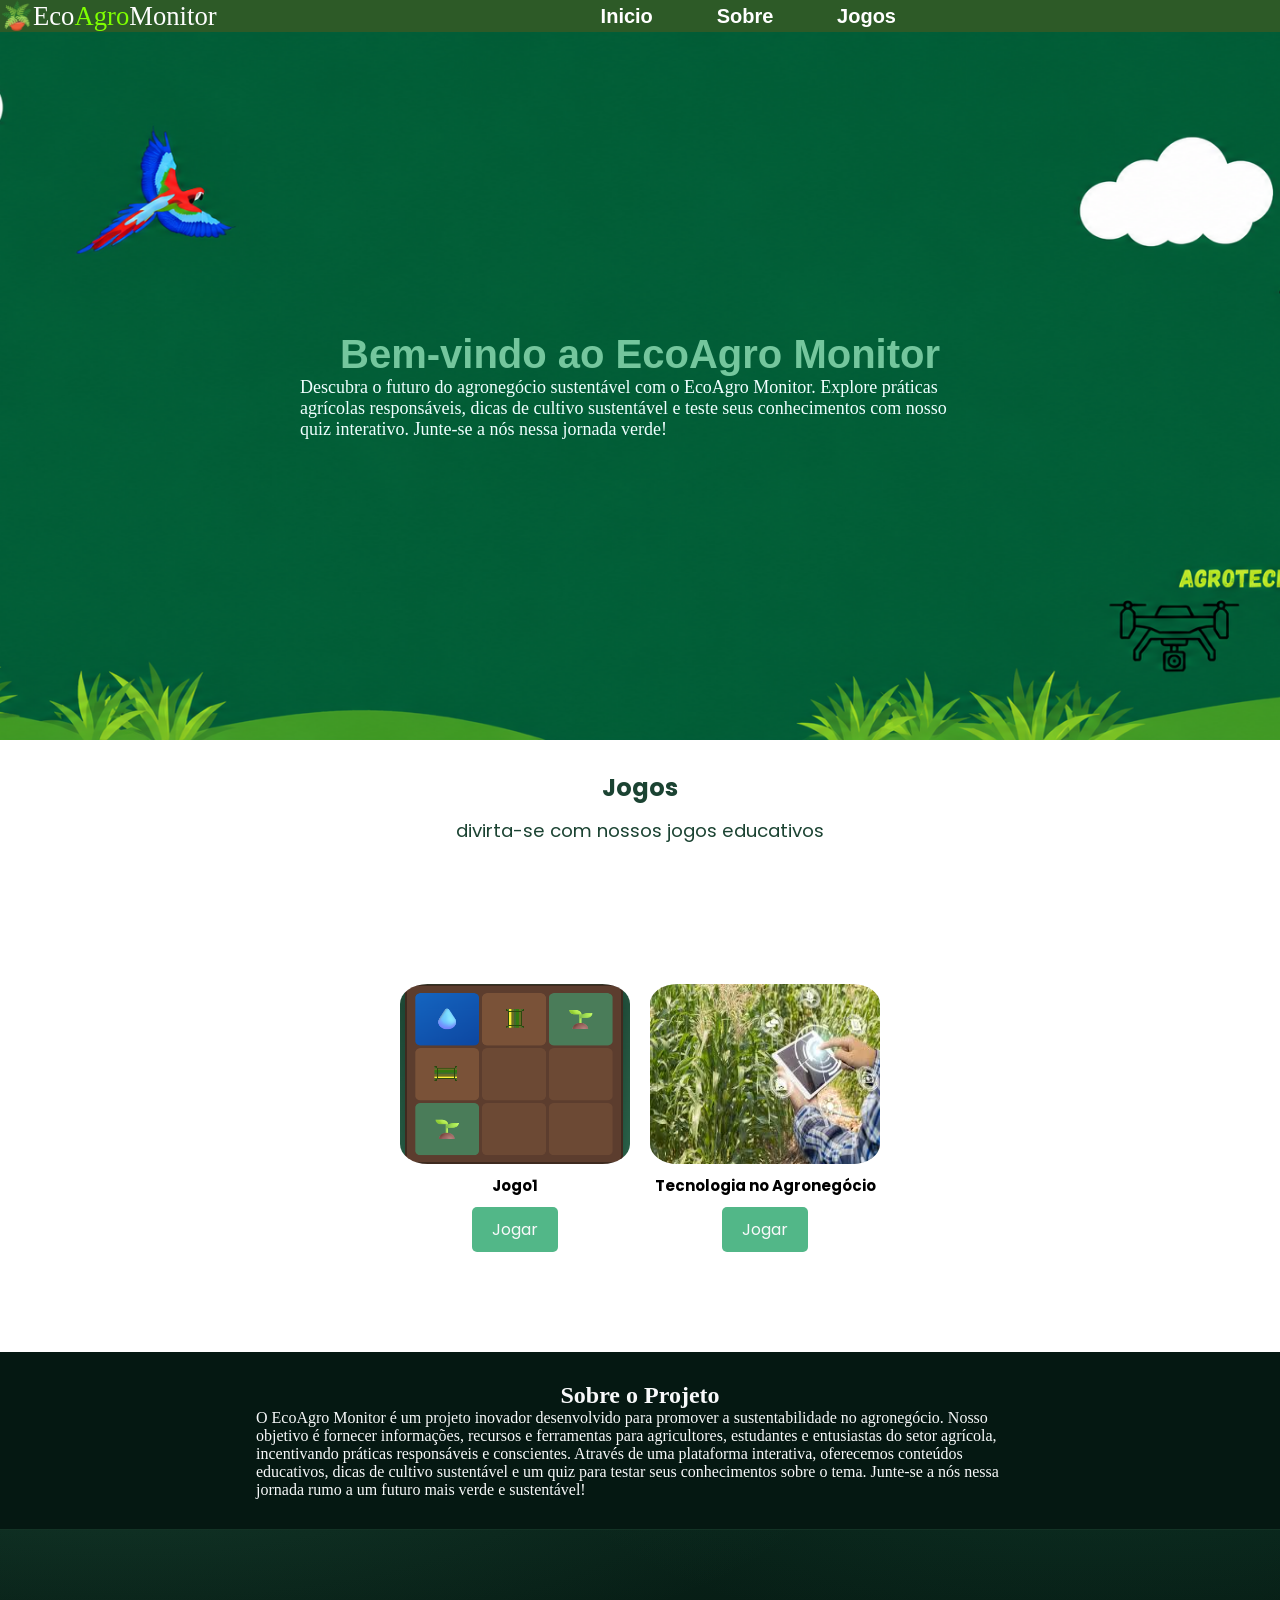
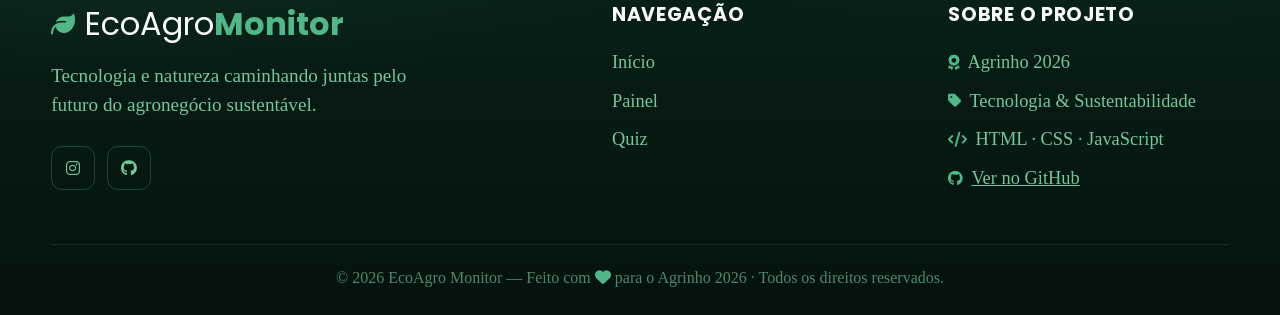
==== ecoagro-monitor/index.html @ 88f9f3de "criação de novos jogos, e pagina sobre o projeto" ====
<!-- Indica que o documento é um arquivo HTML. -->
<!DOCTYPE html>

<!-- Define a linguagem do conteúdo da página. -->
<html lang="pt-br">

<!-- Armazena informações sobre a página. -->
<head>

	<!-- Conjunto de caracteres que contém acentuação e ç. -->
	<meta charset="utf-8">

	<!-- Configuração da janela de visualização ( responsividade ). -->
	<meta name="viewport" content="width=device-width, initial-scale=1.0">

	<!-- Importação do arquivo CSS. -->
	<link rel="stylesheet" type="text/css" href="assets/css/layout.css">
	<link rel="preconnect" href="https://fonts.googleapis.com">
	<link rel="preconnect" href="https://fonts.gstatic.com" crossorigin>
	<link href="https://fonts.googleapis.com/css2?family=Poppins:wght@400;500;600;700&display=swap" rel="stylesheet">
	<link rel="stylesheet" href="https://cdnjs.cloudflare.com/ajax/libs/font-awesome/6.5.2/css/all.min.css" referrerpolicy="no-referrer">

	<!-- Título da aba do navegador -->
	<title>EcoAgro-Monitor</title>
</head>

<!-- Conteúdo apresentado na tela. -->
<body>
 
	<!-- Agrupa os elementos que compõe o cabeçalho. -->
	<header>
		<a href="./index.html" id="logo">🪴<span style="color: #fdfdfd;">Eco</span><span style="color: chartreuse;">Agro</span>
		<p style="color: #fdfdfd;">Monitor</p>
		</a>

		<button id="openMenu">&#9776;</button>

		<!-- Agrupa links de navegação no site. -->
		<nav id="menu">

			<button id="closeMenu">X</button>

			<a href="./index.html">Inicio</a>
			<a href="#sobre">Sobre</a>
			<a href="/ecoagro-monitor/Quizz/index.html">Jogos</a>
		</nav>
		
	</header>

  <div class="inicio"> 
    <div class="I1">
      <div>
        <h1 class="tituloI">Bem-vindo ao EcoAgro Monitor</h1>
        <p class="paragrafoI">Descubra o futuro do agronegócio sustentável com o EcoAgro Monitor. Explore práticas agrícolas responsáveis, dicas de cultivo sustentável e teste seus conhecimentos com nosso quiz interativo. Junte-se a nós nessa jornada verde!</p>
      </div>
    </div>

    <div class="localQuiz">
        <h3 class="tituloQ">Jogos</h3>
        <p class="paragrafoQ">divirta-se com nossos jogos educativos</p>
      
    </div>
    <div class="inicioQ">
      <div class="quiz1">
        <img src="./assets/img/imgQ1.png" alt="Imagem ilustrativa do quiz" class="imgQ1">
        <h2 class="tituloQ1" id="TQ1">Jogo1</h2>
        <a href="./irrigacao-game/index.html" class="btnQuiz">Jogar</a>
      </div>
      <div class="quiz2">
        <img src="./assets/img/imgQ2.jpg" alt="Imagem ilustrativa do quiz" class="imgQ2">
        <h2 class="tituloQ2">Tecnologia no Agronegócio</h2>
        <a href="/ecoagro-monitor/Quizz/index.html" class="btnQuiz">Jogar</a>

      </div>



    </div>
  </div>
  <div class="sobre" id="sobre">
    <h2 class="tituloS">Sobre o Projeto</h2>
    <p class="paragrafoS">O EcoAgro Monitor é um projeto inovador desenvolvido para promover a sustentabilidade no agronegócio. Nosso objetivo é fornecer informações, recursos e ferramentas para agricultores, estudantes e entusiastas do setor agrícola, incentivando práticas responsáveis e conscientes. Através de uma plataforma interativa, oferecemos conteúdos educativos, dicas de cultivo sustentável e um quiz para testar seus conhecimentos sobre o tema. Junte-se a nós nessa jornada rumo a um futuro mais verde e sustentável!</p>


  </div>  

  

	<!-- Agrupa informações de autoria, direitos autorais, contato, 
		   mapa do site, links e documento relacionados. -->
	  <!-- ============================================================
    RODAPÉ — Footer profissional
    GitHub e referência ao tema Agrinho 2026.
  ============================================================ -->
  <footer class="footer" id="footer">
    <div class="container">

      <!-- Topo do rodapé: logo + descrição -->
      <div class="footer-top">
        <div class="footer-brand" data-aos="fade-right">
          <div class="footer-logo">
            <i class="fa-solid fa-leaf"></i>
            <span>EcoAgro<strong>Monitor</strong></span>
          </div>
          <p>Tecnologia e natureza caminhando juntas pelo futuro do agronegócio sustentável.</p>
          <!-- Redes sociais do projeto (ficticias) -->
          <div class="social-links">
            <a href="https://www.instagram.com/lucas_portel4a/" aria-label="Instagram do projeto" class="social-btn">
              <i class="fa-brands fa-instagram"></i>
            </a>
            <a href="https://github.com/LucasPortel4" target="_blank" rel="noopener" aria-label="GitHub" class="social-btn">
              <i class="fa-brands fa-github"></i>
            </a>
          </div>
        </div>

        <!-- Navegação rápida no rodapé -->
        <div class="footer-nav" data-aos="fade-up" data-aos-delay="100">
          <h4>Navegação</h4>
          <ul>
            <li><a href="#hero">Início</a></li>
            <li><a href="#painel">Painel</a></li>
            <li><a href="/Quizz">Quiz</a></li>
          </ul>
        </div>
        
        <!-- Informações do projeto -->
        <div class="footer-info" data-aos="fade-left" data-aos-delay="200">
          <h4>Sobre o Projeto</h4>
          <ul>
            <li><i class="fa-solid fa-award"></i> Agrinho 2026</li>
            <li><i class="fa-solid fa-tag"></i> Tecnologia & Sustentabilidade</li>
            <li><i class="fa-solid fa-code"></i> HTML · CSS · JavaScript</li>
            <li>
              <i class="fa-brands fa-github"></i>
              <a href="https://github.com/LucasPortel4/Projeto_Agrinho" target="_blank" rel="noopener">Ver no GitHub</a>
            </li>
          </ul>
        </div>
      </div>

      <!-- Linha de copyright -->
      <div class="footer-bottom">
        <p>
          &copy; 2026 EcoAgro Monitor — Feito com
          <i class="fa-solid fa-heart" style="color: #52B788;"></i>
          para o Agrinho 2026 · Todos os direitos reservados.
        </p>
      </div>

    </div>
  </footer>

	<button class="back-to-top" id="backToTop" aria-label="Voltar ao topo">
		<i class="fa-solid fa-arrow-up"></i>
	</button>

	<!-- Importação do arquivo JavaScript. -->
	<script type="text/javascript" src="assets/js/script.js"></script>
</body>
---- ecoagro-monitor/assets/css/layout.css ----
@charset "UTF-8";
:root {
  --verde-escuro:  #1B4332;
  --verde-medio:   #2D6A4F;
  --verde-claro:   #52B788;
  --agua:          #74C69D;
  --branco:        #F8F9FA;
  --amarelo:       #F4D03F;
  --azul:          #4FC3F7;
  --cinza-escuro:  #606060;
  --sombra:        0 8px 32px rgba(0, 0, 0, 0.4);
  --radius:        16px;
  --navbar-h:      70px;
  --transition:    0.3s ease;
}

/* Propriedades que se aplicam a todos os elementos da página. */
* {
	/* Remove a margem externa de todos os lados do elemento. */
	margin: 0;

	/* Remove o espaçamento interno de todos os lados do elemento. */
	padding: 0;

	/* Inclui o preenchimento e a borda na largura e altura. */
	box-sizing: border-box;
}
.quiz1, .quiz2, .quiz3 {
  display: flex;
  flex-wrap: wrap;
  flex-direction: column;
  justify-content: center;
  align-items: center;
  font-size: 10px;
}

.imgQ1, .imgQ2, .imgQ3 {
  max-width: 100%;
  border-radius: 15%;
  width: 250px;
  height: 200px;
  padding: 10px;
}
.btnQuiz {
  margin-top: 10px;
  padding: 10px 20px;
  background-color: var(--verde-claro);
  color: var(--branco);
  border: none;
  border-radius: 5px;
  font-size: 1rem;
  cursor: pointer;
  transition: background-color var(--transition);
}



.inicioQ, .localQuiz, .tituloQ, .paragrafoQ, .titulo, .paragrafo {
  font-family: 'Poppins', 'Segoe UI', Tahoma, sans-serif;
  display: flex;
  justify-content: center;
}
.inicioQ {
  flex-wrap: wrap;
  padding: 100px 20vw;
  flex-direction: row;
}
.localQuiz {
  flex-wrap: wrap;
  flex-direction: column;
  padding: 30px 20vw;
}
.tituloQ {
    color: var(--verde-escuro);
    margin-bottom: 12px;
    font-size: 1.5rem;
    align-items: flex-start;
}
.paragrafoQ {
    color: var(--verde-escuro);
    font-size: 1.15rem;
    align-items: flex-start;
}
.sobre {
  display: flex;
  justify-content: center;
  flex-wrap: wrap;
  padding: 30px 20vw;
  background-color: rgb(5, 24, 18);
  color: var(--branco);

}
.tituloI {
  display: flex;
  align-items: flex-start;
  justify-content: center;
  font-size: 2.5rem;
  color: var(--agua);
  font-family: 'Franklin Gothic Medium', 'Arial Narrow', Arial, sans-serif;
}
.paragrafoI {
  font-family: fantasy;
  font-size: large;
  color:azure;

}
.I1 {
  flex-wrap: wrap;
  flex-direction: column;
  padding: 300px;
  background-image: url('../img/fundo.png');
  background-size: cover;
  background-position: center;
}
.titulo {
    color: var(--branco);
    margin-bottom: 12px;
    font-size: 1.5rem;
}
.paragrafo {
    color: var(--branco);
    font-size: 1.15rem;
}


.body {
	/* Exibição flexível.                          */
	/* Torna o elemento um flex container          */
	/* e os seus elementos internos em flex-itens. */
	display: flex;

	/* Quebra de linha quando os itens não couberem na largura da tela. */
	flex-wrap: wrap;

	/* Junção de flex-grow, flex-shrink e flex-basis.  */
	/* flex-grow – Habilidade de um flex item crescer. */
	/* flex-shrink - Capacidade de redução do item.    */
	/* flex-basis – Tamanho inicial do item.           */
	flex: 1 1 100vw;

	/* Margem de todos os lados. */
	margin: 0px;
}

/* Formatação comum entre os elementos. */
header, nav, main, aside, footer {
	/* Cor do fundo. */
	background: #969696;
	
	/* Exibição flexível.                          */
	/* Torna o elemento um flex container          */
	/* e os seus elementos internos em flex-itens. */
	display: flex;

	/* Margem externa de todos os lados. */
	margin: 0px;
}
/* Seletores para formatação individual. */

header {
	/* Junção de flex-grow, flex-shrink e flex-basis.  */
	/* flex-grow – Habilidade de um flex item crescer. */
	/* flex-shrink - Capacidade de redução do item.    */
	/* flex-basis – Tamanho inicial do item.           */
	flex: 1 1 100vw;
}

header #logo {
	/* Exibição flexível.                          */
	/* Torna o elemento um flex container          */
	/* e os seus elementos internos em flex-itens. */
	display: flex;
	font-family: Impact,'fantasy';
	font-size: 20pt;
	/* Junção de flex-grow, flex-shrink e flex-basis.  */
	/* flex-grow – Habilidade de um flex item crescer. */
	/* flex-shrink - Capacidade de redução do item.    */
	/* flex-basis – Tamanho inicial do item.           */
	flex: 0 1 200px;

	/* Cor do fundo. */
	background: #2d5a27;

	/* Alinha os itens na vertical. */
	justify-content: center;

	/* Alinha os itens na horizontal. */
	align-items: center;
}

#openMenu, #closeMenu {
	/* Remove a borda. */
	border: none;

	/* Remove a cor de fundo. */
	background: none;

	/* Tamanho da fonte. */
	font-size: 30px;

	/* Espessura da forte. */
	font-weight: bold;

	/* Margem ao redor do elemento              */
	/* (superior, direito, inferior e esquerdo) */
	padding: 0px 5px 0px 5px;

	/* Muda o cursor do mouse para ponteiro.*/
	cursor: pointer;

	/* Oculta o elemento. */
	display: none;
}

nav {
	/* Alinha os itens na vertical. */
	justify-content: center;

	/* Alinha os itens na horizontal. */
	align-items: center;
	color: #fff;
	background: #2d5a27;

	/* Junção de flex-grow, flex-shrink e flex-basis.  */
	/* flex-grow – Habilidade de um flex item crescer. */
	/* flex-shrink - Capacidade de redução do item.    */
	/* flex-basis – Tamanho inicial do item.           */
	flex: 1 1 200px;
}

nav a {
	/* Margem de todos os lados. */
	margin: 0 3%;

	/* Tamanho da fonte. */
	font-size: 15pt;
	font-family: 'Arial', sans-serif;
	font-weight: bold;
}

html, body {
  margin: 0;
  padding: 0;
  height: 100%;
}

footer {
	flex: 1 1 100vw;
	background: #143210;

}

a {
	/* Remove a decoração padrão do elemento. */
	text-decoration: none;

	/* Definir a cor da fonte para o padrão do elemento pai. */
	color: inherit;
}

/* Altera o estilo dos elementos para serem apresentados */ 
/* em telas menores que 717px. */
@media only screen and (max-width: 717px) {
	#openMenu, #closeMenu {
		/* Retorna a visibilidade padrão. */
		display: block;
	}

	#openMenu {
		/* Espaço a esquerda será preenchido automaticamente
		   colocando os itens a direita. */
		margin-left: auto;
	}

	#closeMenu {
		/* Torna a posição do elemento fixa. */
		position: fixed;

		/* Dispõe o elemento a 15px da esquerda. */
		right: 15px;

		/* Dispõe o elemento a 15px do topo. */
		top: 15px;
	}

	header {
		/* Ordem da visualização dos elementos. */
		order: 0;
	}

	nav {
		/* Ordem da visualização dos elementos. */
		order: 1;

		/* Torna a posição do elemento fixa. */
		position: fixed;

		/* Ocupa 100% da largura da tela de exibição. */
		width: 100vw;

		/* Ocupa 100% da altura da tela de exibição. */
		height: 100vh;

		/* Cor em RGB, mais transparência. */
		background: rgba(48, 48, 48, 0.8);

		/* Dispõe os itens em coluna. */
		flex-direction: column;

		/* Alinha os itens na horizontal. */
		align-items: center;

		/* Alinha os itens na vertical. */
		justify-content: center;

		/* Remove a margem externa de todos os lados do elemento. */
		margin: 0;

		/* Oculta o elemento. */
		display: none;

		/* Invisivel */
		opacity: 0;

		/* Velocidade de transição de um estado para outro. */
		transition: 0.3s;
	}

	nav a {
		/* Margem de todos os lados. */
		margin: 3%;
	}

	main {
		/* Ordem da visualização dos elementos. */
		order: 2;
	}

	aside {
		/* Ordem da visualização dos elementos. */
		order: 3;
	}
}

.container {
  width: min(1180px, 92%);
  margin: 0 auto;
}

.card-footer {
  display: flex;
  align-items: center;
  justify-content: space-between;
  margin-top: 12px;
  padding-top: 12px;
  border-top: 1px solid var(--card-border);
}

.footer {
  position: relative;
  overflow: hidden;
  background: linear-gradient(180deg, #082118 0%, #04120d 100%);
  border-top: 1px solid rgba(82, 183, 136, 0.2);
  padding: 70px 0 28px;
  margin: 0;
}

.footer::before {
  content: "";
  position: absolute;
  inset: 0;
  background:
    radial-gradient(1200px 380px at 10% -20%, rgba(82, 183, 136, 0.14), transparent 60%),
    radial-gradient(900px 350px at 85% -25%, rgba(36, 122, 87, 0.16), transparent 62%);
  pointer-events: none;
}

.footer .container {
  position: relative;
  z-index: 1;
}

.footer-top {
  display: grid;
  grid-template-columns: 1.8fr 1fr 1fr;
  gap: 56px;
  margin-bottom: 52px;
}

.footer-logo {
  display: flex;
  align-items: center;
  gap: 10px;
  font-family: "Poppins", "Segoe UI", Tahoma, sans-serif;
  font-size: 2rem;
  color: var(--branco);
  margin-bottom: 14px;
}

.footer-logo i {
  color: var(--verde-claro);
  font-size: 1.5rem;
}

.footer-logo strong {
  color: var(--verde-claro);
}

.footer-brand p {
  color: var(--agua);
  font-size: 1.2rem;
  line-height: 1.5;
  max-width: 390px;
  margin-bottom: 26px;
}

.social-links {
  display: flex;
  gap: 12px;
}

.social-btn {
  width: 44px;
  height: 44px;
  border-radius: 11px;
  border: 1px solid rgba(82, 183, 136, 0.3);
  display: flex;
  align-items: center;
  justify-content: center;
  color: var(--agua);
  font-size: 1rem;
  transition: all var(--transition);
}

.social-btn:hover {
  border-color: var(--verde-claro);
  color: var(--verde-claro);
  background: rgba(82, 183, 136, 0.1);
  transform: translateY(-2px);
}

.footer-nav h4,
.footer-info h4 {
  font-family: "Poppins", "Segoe UI", Tahoma, sans-serif;
  font-size: 1.2rem;
  font-weight: 700;
  color: var(--branco);
  text-transform: uppercase;
  letter-spacing: 0.7px;
  margin-bottom: 20px;
}

.footer-nav ul,
.footer-info ul {
  list-style: none;
  display: flex;
  flex-direction: column;
  gap: 12px;
}

.footer-nav a,
.footer-info li {
  color: var(--agua);
  font-size: 1.15rem;
  line-height: 1.45;
  text-decoration: none;
  transition: color var(--transition);
  display: flex;
  align-items: center;
  gap: 8px;
}

.footer-nav a:hover {
  color: var(--verde-claro);
}

.footer-info a {
  color: var(--agua);
  text-decoration: underline;
}

.footer-info a:hover {
  color: var(--verde-claro);
}

.footer-info i {
  color: var(--verde-claro);
  font-size: 0.95rem;
}

.footer-bottom {
  border-top: 1px solid rgba(82, 183, 136, 0.2);
  padding-top: 24px;
  text-align: center;
}

.footer-bottom p {
  color: rgba(116, 198, 157, 0.65);
  font-size: 1rem;
}

.back-to-top {
  position: fixed;
  right: 28px;
  bottom: 28px;
  width: 52px;
  height: 52px;
  border-radius: 50%;
  border: none;
  background: var(--verde-claro);
  color: var(--verde-escuro);
  font-size: 1.15rem;
  display: flex;
  align-items: center;
  justify-content: center;
  cursor: pointer;
  box-shadow: 0 8px 22px rgba(82, 183, 136, 0.45);
  opacity: 0;
  pointer-events: none;
  transform: translateY(8px);
  transition: all var(--transition);
  z-index: 999;
}

.back-to-top.visible {
  opacity: 1;
  pointer-events: auto;
  transform: translateY(0);
}

.back-to-top:hover {
  background: #6fe0b3;
  box-shadow: 0 10px 26px rgba(82, 183, 136, 0.6);
}

@media (max-width: 900px) {
  .footer-top {
    grid-template-columns: 1fr 1fr;
    gap: 36px;
  }

  .footer-brand {
    grid-column: 1 / -1;
  }
}

@media (max-width: 768px) {
  .footer {
    padding: 56px 0 24px;
  }

  .footer-top {
    grid-template-columns: 1fr;
    gap: 30px;
    margin-bottom: 38px;
  }

  .footer-brand p {
    font-size: 1rem;
    max-width: 100%;
  }

  .footer-logo {
    font-size: 1.6rem;
  }

  .footer-nav a,
  .footer-info li {
    font-size: 1rem;
  }

  .footer-bottom p {
    font-size: 0.9rem;
  }

  .back-to-top {
    width: 48px;
    height: 48px;
    right: 20px;
    bottom: 20px;
  }
}
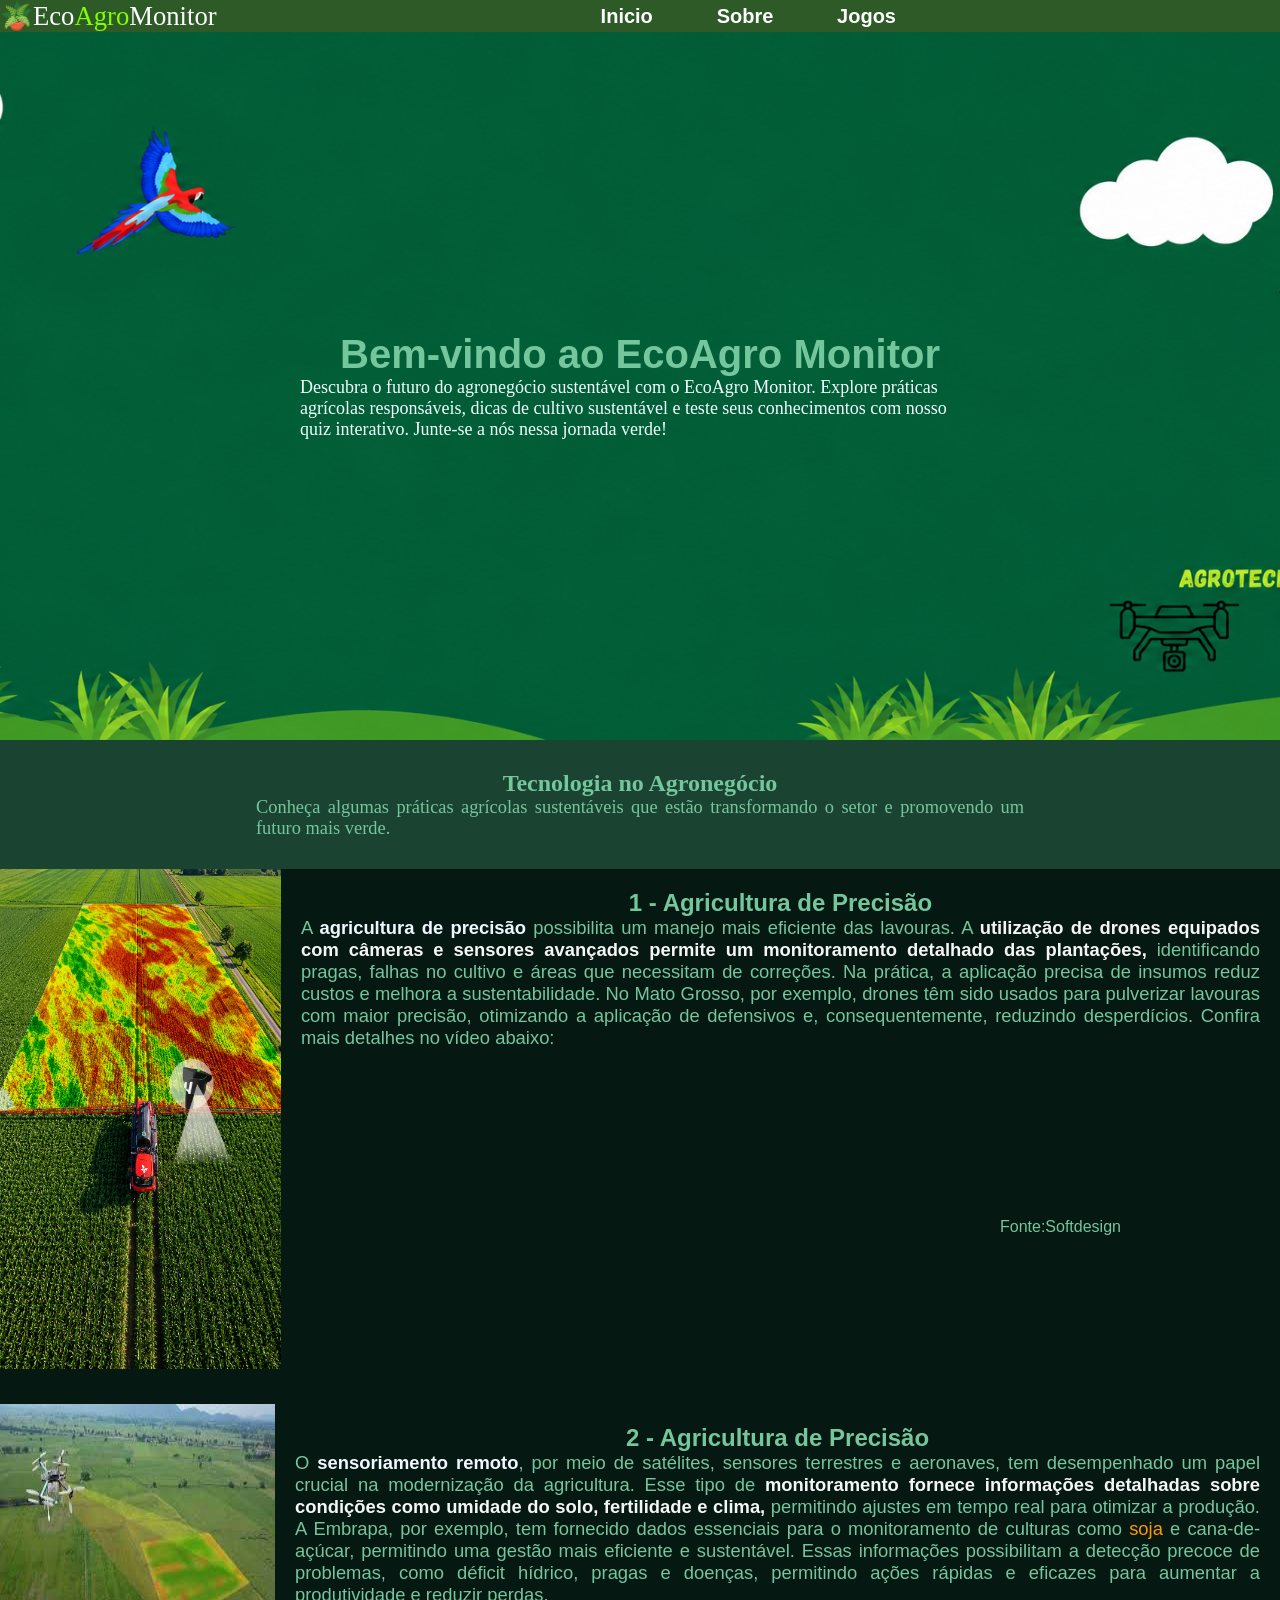
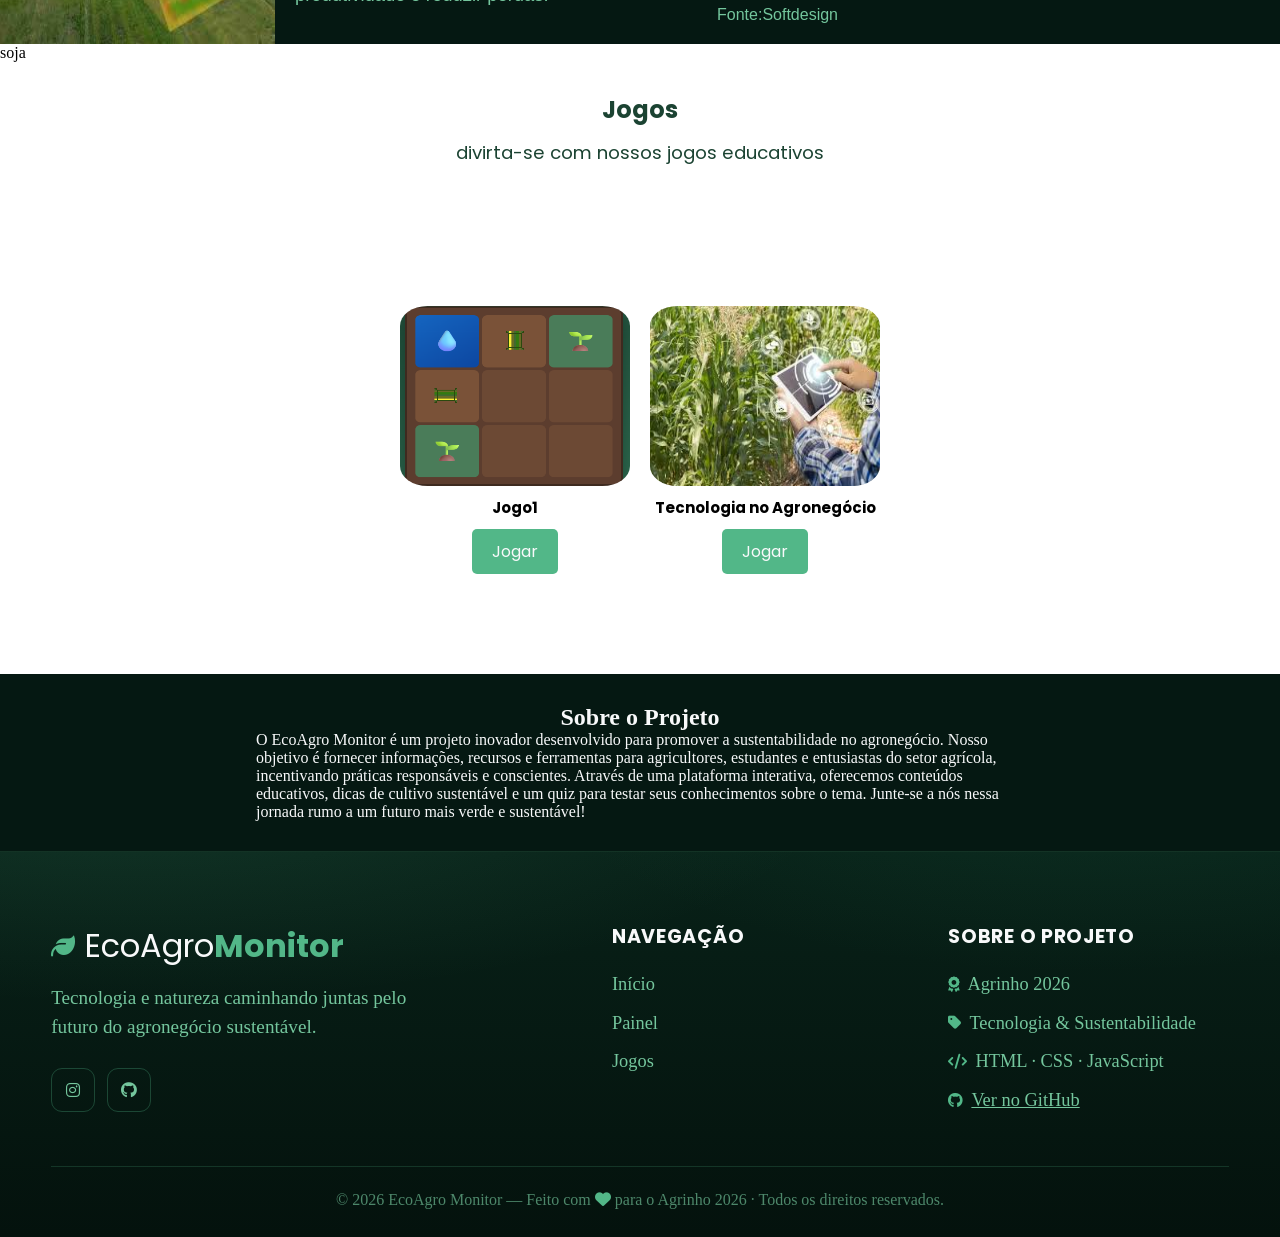
==== commit 1b31bdd8: "criação da aba de exemplos de coma a tecnologia esta ajudando a agricultura" ====
--- a/ecoagro-monitor/index.html
+++ b/ecoagro-monitor/index.html
@@ -42,7 +42,7 @@
 
 			<a href="./index.html">Inicio</a>
 			<a href="#sobre">Sobre</a>
-			<a href="/ecoagro-monitor/Quizz/index.html">Jogos</a>
+			<a href="#jogos">Jogos</a>
 		</nav>
 		
 	</header>
@@ -50,12 +50,40 @@
   <div class="inicio"> 
     <div class="I1">
       <div>
-        <h1 class="tituloI">Bem-vindo ao EcoAgro Monitor</h1>
-        <p class="paragrafoI">Descubra o futuro do agronegócio sustentável com o EcoAgro Monitor. Explore práticas agrícolas responsáveis, dicas de cultivo sustentável e teste seus conhecimentos com nosso quiz interativo. Junte-se a nós nessa jornada verde!</p>
+         <h1 class="tituloI">Bem-vindo ao EcoAgro Monitor</h1>
+         <p class="paragrafoI">Descubra o futuro do agronegócio sustentável com o EcoAgro Monitor. Explore práticas  agrícolas responsáveis, dicas de cultivo sustentável e teste seus conhecimentos com nosso quiz interativo. Junte-se a nós nessa jornada verde!</p>
+       </div>
+       </div>
+       <div class="exemplos">
+      <h2 class="tituloE1">Tecnologia no Agronegócio</h2>
+      <p class="paragrafoE1">Conheça algumas práticas agrícolas sustentáveis que estão transformando o setor e promovendo um futuro mais verde.</p>
+     </div>
+     <div class="exemplo1">
+       <img src="/ecoagro-monitor/assets/img/imgE1.png" alt="Imagem ilustrativa do agronegócio sustentável" class="imgE1">
+       <div class="textoE1">
+         <h2 class="tituloE1">1 - Agricultura de Precisão</h2>
+         <p class="paragrafoE1">A <strong style="color: aliceblue;">agricultura de precisão</strong> possibilita um manejo mais eficiente das lavouras. A <strong style="color:whitesmoke;">utilização de drones equipados com câmeras e sensores avançados permite um monitoramento detalhado das plantações,</strong> identificando pragas, falhas no cultivo e áreas que necessitam de correções.
+         Na prática, a aplicação precisa de insumos reduz custos e melhora a sustentabilidade. No Mato Grosso, por exemplo, drones têm sido usados para pulverizar lavouras com maior precisão, otimizando a aplicação de defensivos e, consequentemente, reduzindo desperdícios. Confira mais detalhes no vídeo abaixo:</p>
+         <div class="videoE1">
+           <iframe width="560" height="315" src="https://www.youtube.com/embed/IJObKpN0aPM?si=x5vbHncwdCf9Tbhs" title="YouTube video player" frameborder="0" allow="accelerometer; autoplay; clipboard-write; encrypted-media; gyroscope; picture-in-picture" allowfullscreen></iframe>
+           <p class="FonteE1">Fonte:<a href="https://www.softdesign.com.br/blog/tecnologia-no-agronegocio/" target="_blank">Softdesign</a></p>
+         </div>
+       </div>
       </div>
-    </div>
+     <div class="exemplo1">
+       <img src="/ecoagro-monitor/assets/img/imgE2.jpg" alt="Imagem ilustrativa do agronegócio sustentável" class="imgE1">
+       <div class="textoE1">
+         <h2 class="tituloE1">2 - Agricultura de Precisão</h2>
+         <p class="paragrafoE1">O <strong style="color: aliceblue;">sensoriamento remoto</strong>, por meio de satélites, sensores terrestres e aeronaves, tem desempenhado um papel crucial na modernização da agricultura. Esse tipo de <strong style="color:whitesmoke;">monitoramento fornece informações detalhadas sobre condições como umidade do solo, fertilidade e clima,</strong> permitindo ajustes em tempo real para otimizar a produção.
+         A Embrapa, por exemplo, tem fornecido dados essenciais para o monitoramento de culturas como <a href="https://pesquisa.unemat.br/gaaf/noticia/125/show-rural-embrapa-e-uem-demonstram-o-sensoriamento-remoto-da-soja" target="_blank" rel="noreferrer noopener" style="color: #ff9901">soja</a> e cana-de-açúcar, permitindo uma gestão mais eficiente e sustentável. Essas informações possibilitam a detecção precoce de problemas, como déficit hídrico, pragas e doenças, permitindo ações rápidas e eficazes para aumentar a produtividade e reduzir perdas.</p>
+         <p class="fonteE1">Fonte:<a href="https://www.softdesign.com.br/blog/tecnologia-no-agronegocio/" target="_blank">Softdesign</a></p>
+       </div>
+     </div>
 
-    <div class="localQuiz">
+     <a href="https://pesquisa.unemat.br/gaaf/noticia/125/show-rural-embrapa-e-uem-demonstram-o-sensoriamento-remoto-da-soja" target="_blank" rel="noreferrer noopener">soja</a>
+    
+
+    <div class="localQuiz" id="jogos">
         <h3 class="tituloQ">Jogos</h3>
         <p class="paragrafoQ">divirta-se com nossos jogos educativos</p>
       
@@ -120,7 +148,7 @@
           <ul>
             <li><a href="#hero">Início</a></li>
             <li><a href="#painel">Painel</a></li>
-            <li><a href="/Quizz">Quiz</a></li>
+            <li><a href="#jogos">Jogos</a></li>
           </ul>
         </div>
         
--- a/ecoagro-monitor/assets/css/layout.css
+++ b/ecoagro-monitor/assets/css/layout.css
@@ -25,6 +25,54 @@
 	/* Inclui o preenchimento e a borda na largura e altura. */
 	box-sizing: border-box;
 }
+.exemplos {
+  background-color: var(--verde-escuro);
+  color: var(--agua);
+  display: flex;
+  flex-direction: column;
+  justify-content: center;
+  align-items: center;
+  padding: 30px 20vw;
+}
+.fonteE1 {
+  display: flex;
+  color: var(--agua);
+  text-align: flex-end;
+  justify-content: flex-end;
+}
+.videoE1 {
+  margin-top: 20px;
+  display: flex;
+  justify-content: center;
+  align-items: center;
+}
+.exemplo1 {
+  display: flex;
+  background-color: rgb(5, 24, 18);
+ 
+}
+.textoE1 {
+  padding: 20px;
+  font-family: 'DM Sans', 'Segoe UI', Tahoma, sans-serif;
+  
+  color: var(--agua);
+  display: flex;
+  flex-direction: column;
+  justify-content:flex-start;
+  align-items: center;
+ 
+}
+.paragrafoE1 {
+  font-size: 1.15rem;
+  color: var(--agua);
+  text-align: justify;
+}
+.imgE1 {
+  width: 100%;
+  max-height: 500px;
+
+}
+
 .quiz1, .quiz2, .quiz3 {
   display: flex;
   flex-wrap: wrap;
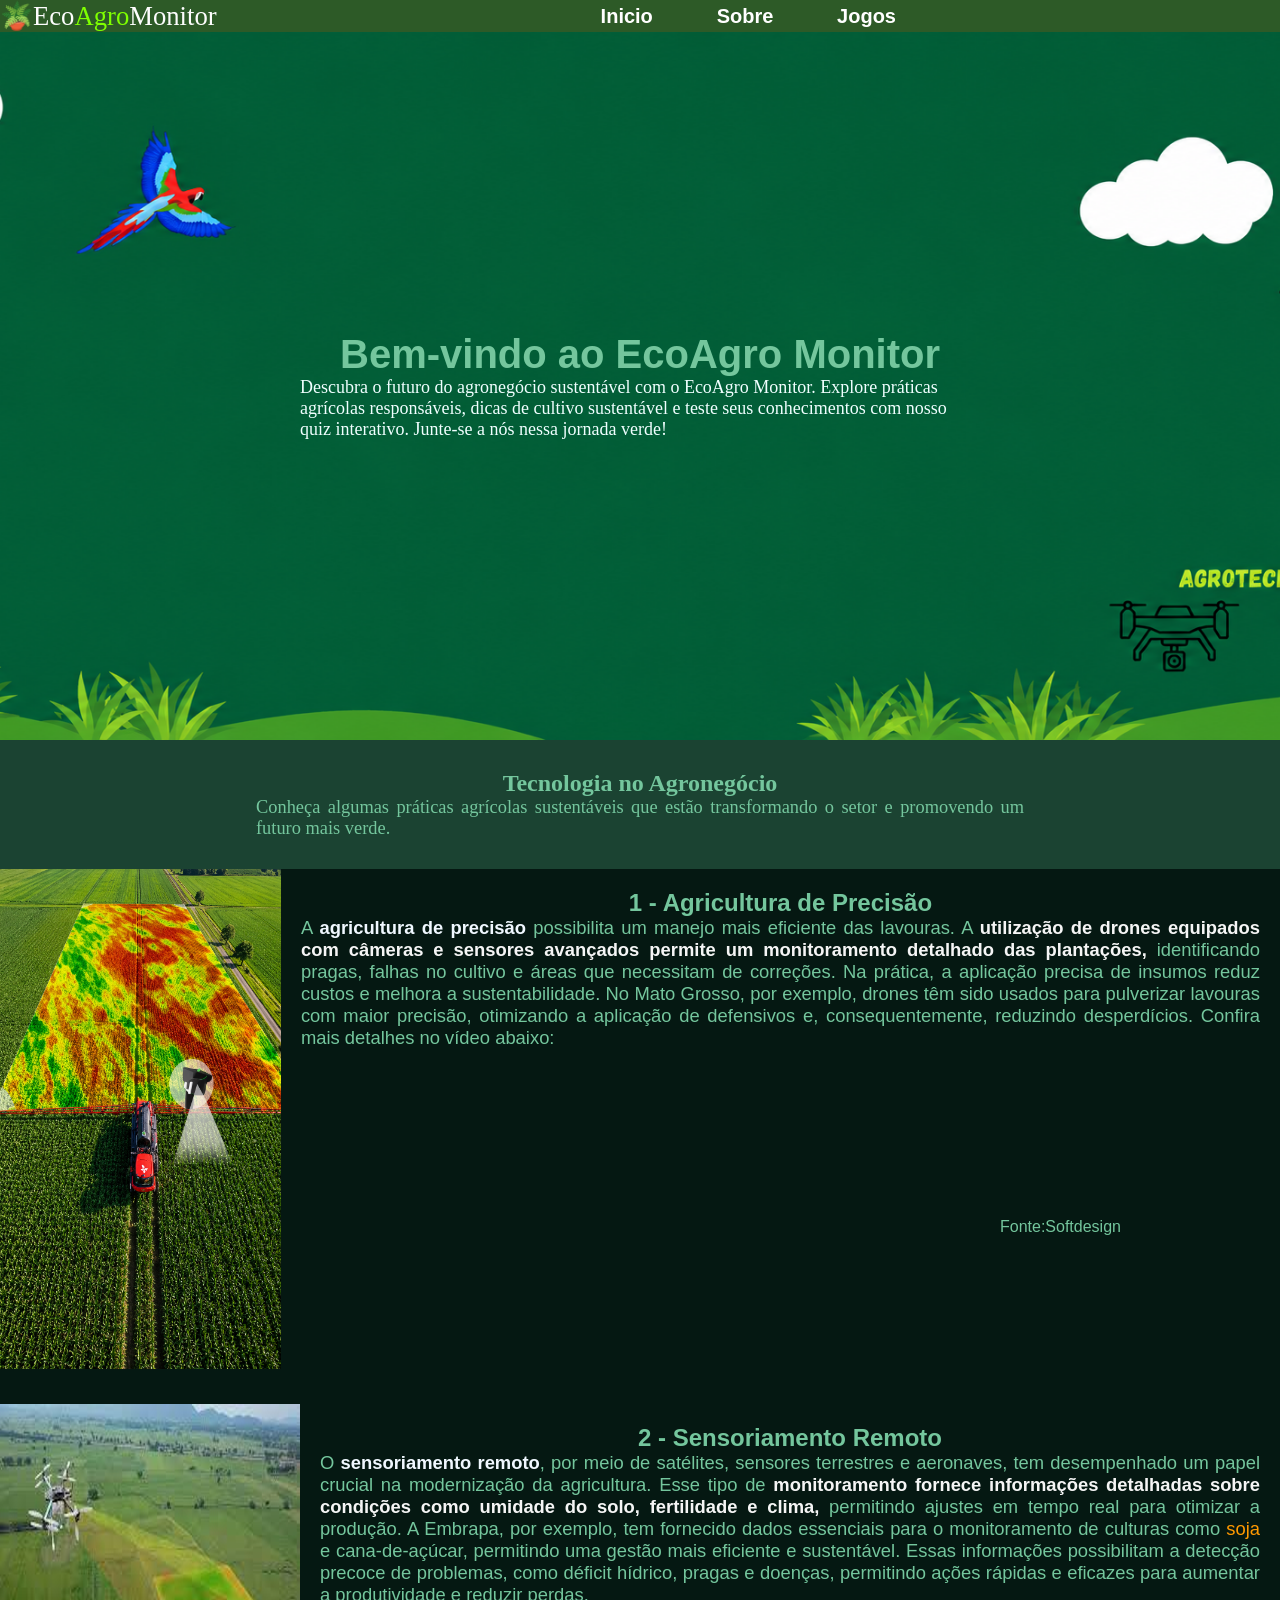
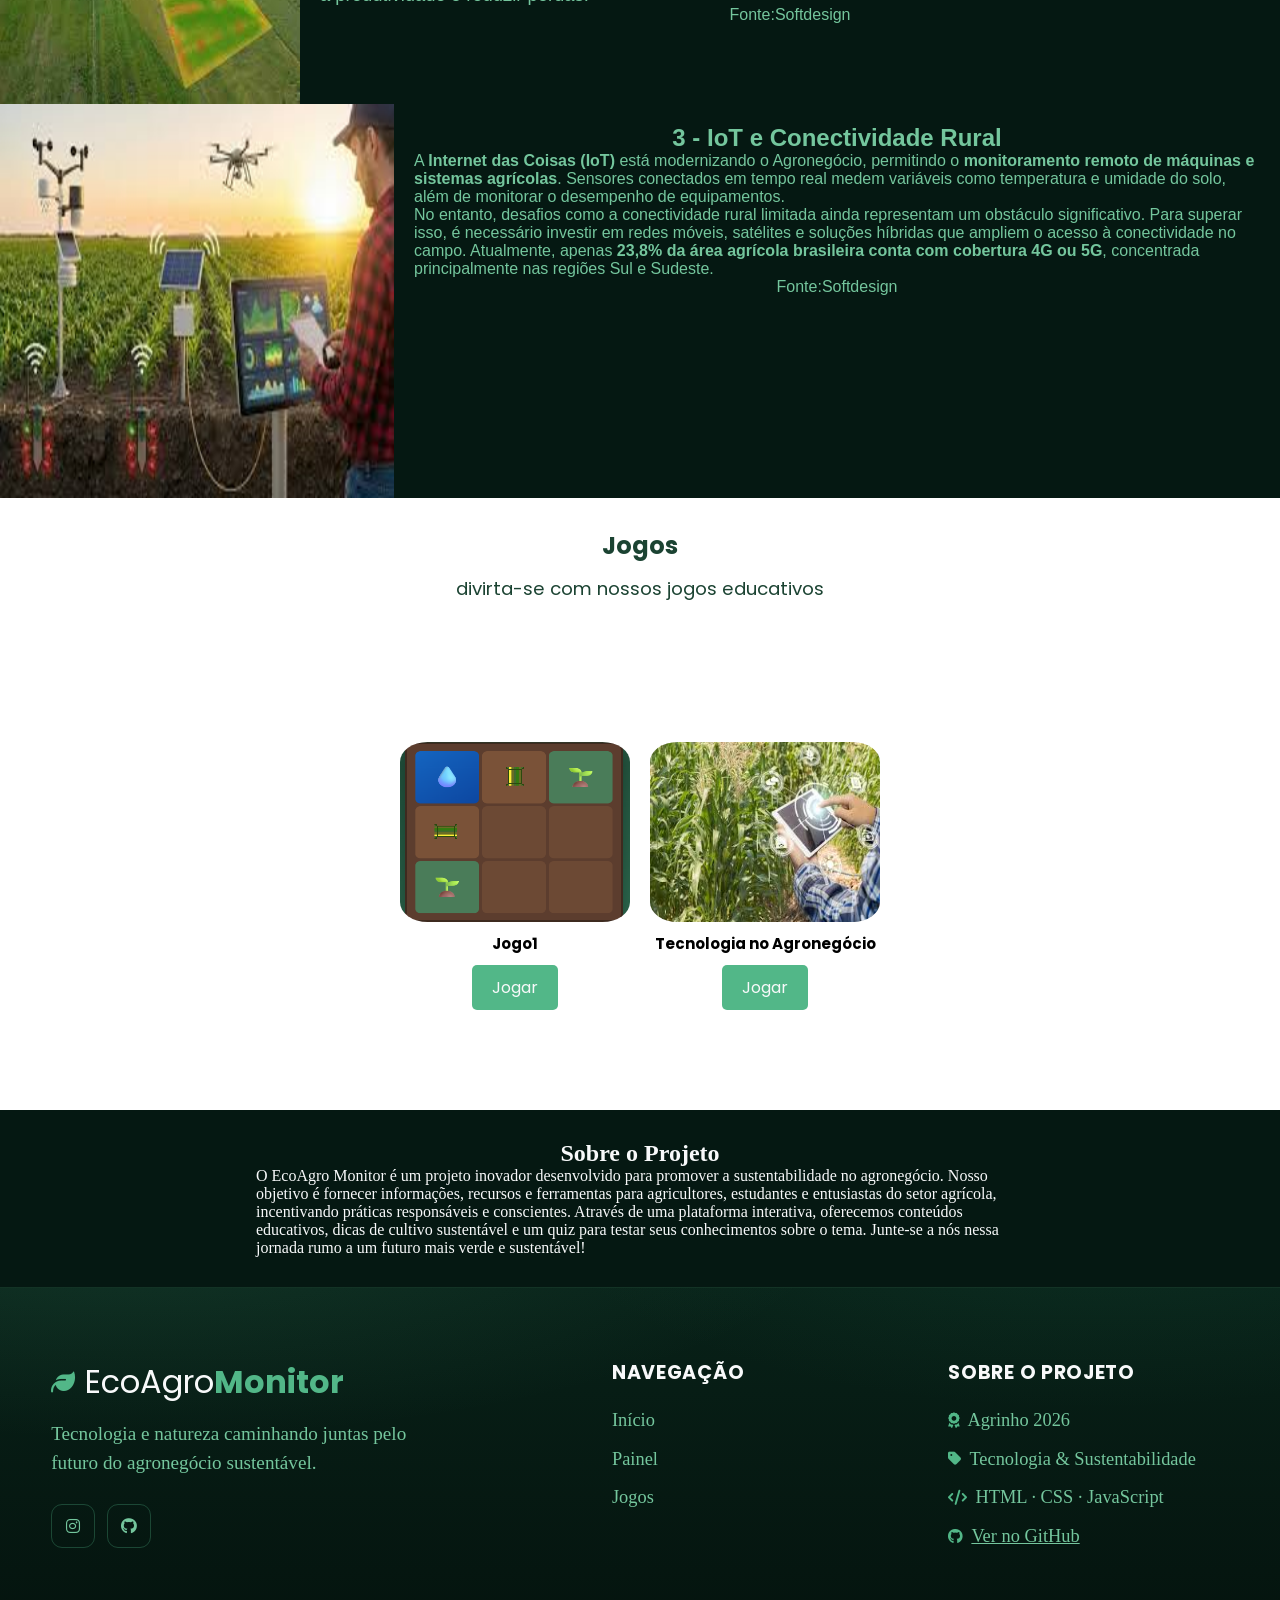
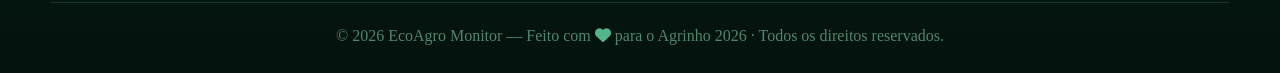
==== commit c233e55b: "ajustes na div de exemplos" ====
--- a/ecoagro-monitor/index.html
+++ b/ecoagro-monitor/index.html
@@ -71,16 +71,24 @@
        </div>
       </div>
      <div class="exemplo1">
-       <img src="/ecoagro-monitor/assets/img/imgE2.jpg" alt="Imagem ilustrativa do agronegócio sustentável" class="imgE1">
+       <img src="/ecoagro-monitor/assets/img/imgE2.png" alt="Imagem ilustrativa do agronegócio sustentável" class="imgE2">
        <div class="textoE1">
-         <h2 class="tituloE1">2 - Agricultura de Precisão</h2>
+         <h2 class="tituloE1">2 - Sensoriamento Remoto</h2>
          <p class="paragrafoE1">O <strong style="color: aliceblue;">sensoriamento remoto</strong>, por meio de satélites, sensores terrestres e aeronaves, tem desempenhado um papel crucial na modernização da agricultura. Esse tipo de <strong style="color:whitesmoke;">monitoramento fornece informações detalhadas sobre condições como umidade do solo, fertilidade e clima,</strong> permitindo ajustes em tempo real para otimizar a produção.
          A Embrapa, por exemplo, tem fornecido dados essenciais para o monitoramento de culturas como <a href="https://pesquisa.unemat.br/gaaf/noticia/125/show-rural-embrapa-e-uem-demonstram-o-sensoriamento-remoto-da-soja" target="_blank" rel="noreferrer noopener" style="color: #ff9901">soja</a> e cana-de-açúcar, permitindo uma gestão mais eficiente e sustentável. Essas informações possibilitam a detecção precoce de problemas, como déficit hídrico, pragas e doenças, permitindo ações rápidas e eficazes para aumentar a produtividade e reduzir perdas.</p>
          <p class="fonteE1">Fonte:<a href="https://www.softdesign.com.br/blog/tecnologia-no-agronegocio/" target="_blank">Softdesign</a></p>
        </div>
      </div>
 
-     <a href="https://pesquisa.unemat.br/gaaf/noticia/125/show-rural-embrapa-e-uem-demonstram-o-sensoriamento-remoto-da-soja" target="_blank" rel="noreferrer noopener">soja</a>
+     <div class="exemplo1">
+       <img src="/ecoagro-monitor/assets/img/imgE3.png" alt="Imagem ilustrativa do agronegócio sustentável" class="imgE3">
+       <div class="textoE1">
+         <h2 class="tituloE1">3 - IoT e Conectividade Rural </h2>
+         <p>A <strong>Internet das Coisas (IoT)</strong> está modernizando o Agronegócio, permitindo o <strong>monitoramento remoto de máquinas e sistemas agrícolas</strong>. Sensores conectados em tempo real medem variáveis como temperatura e umidade do solo, além de monitorar o desempenho de equipamentos.</p>
+         <p>No entanto, desafios como a conectividade rural limitada ainda representam um obstáculo significativo. Para superar isso, é necessário investir em redes móveis, satélites e soluções híbridas que ampliem o acesso à conectividade no campo. Atualmente, apenas <a href="https://www.conectaragro.com.br/indicadordeconectividaderural/" target="_blank" rel="noreferrer noopener"><strong>23,8% da área agrícola brasileira conta com cobertura 4G ou 5G</strong></a>, concentrada principalmente nas regiões Sul e Sudeste.</p>
+         <p class="fonteE1">Fonte:<a href="https://www.softdesign.com.br/blog/tecnologia-no-agronegocio/" target="_blank">Softdesign</a></p>
+       </div>
+     </div>
     
 
     <div class="localQuiz" id="jogos">
--- a/ecoagro-monitor/assets/css/layout.css
+++ b/ecoagro-monitor/assets/css/layout.css
@@ -70,8 +70,20 @@
 .imgE1 {
   width: 100%;
   max-height: 500px;
-
-}
+}
+.imgE2 {
+  width: 100%;
+  max-height: 400px;
+  max-width: 400px;
+ 
+}
+.imgE3 {
+  width: 100%;
+  max-height: 400px;
+  max-width: 400px;
+ 
+}
+
 
 .quiz1, .quiz2, .quiz3 {
   display: flex;
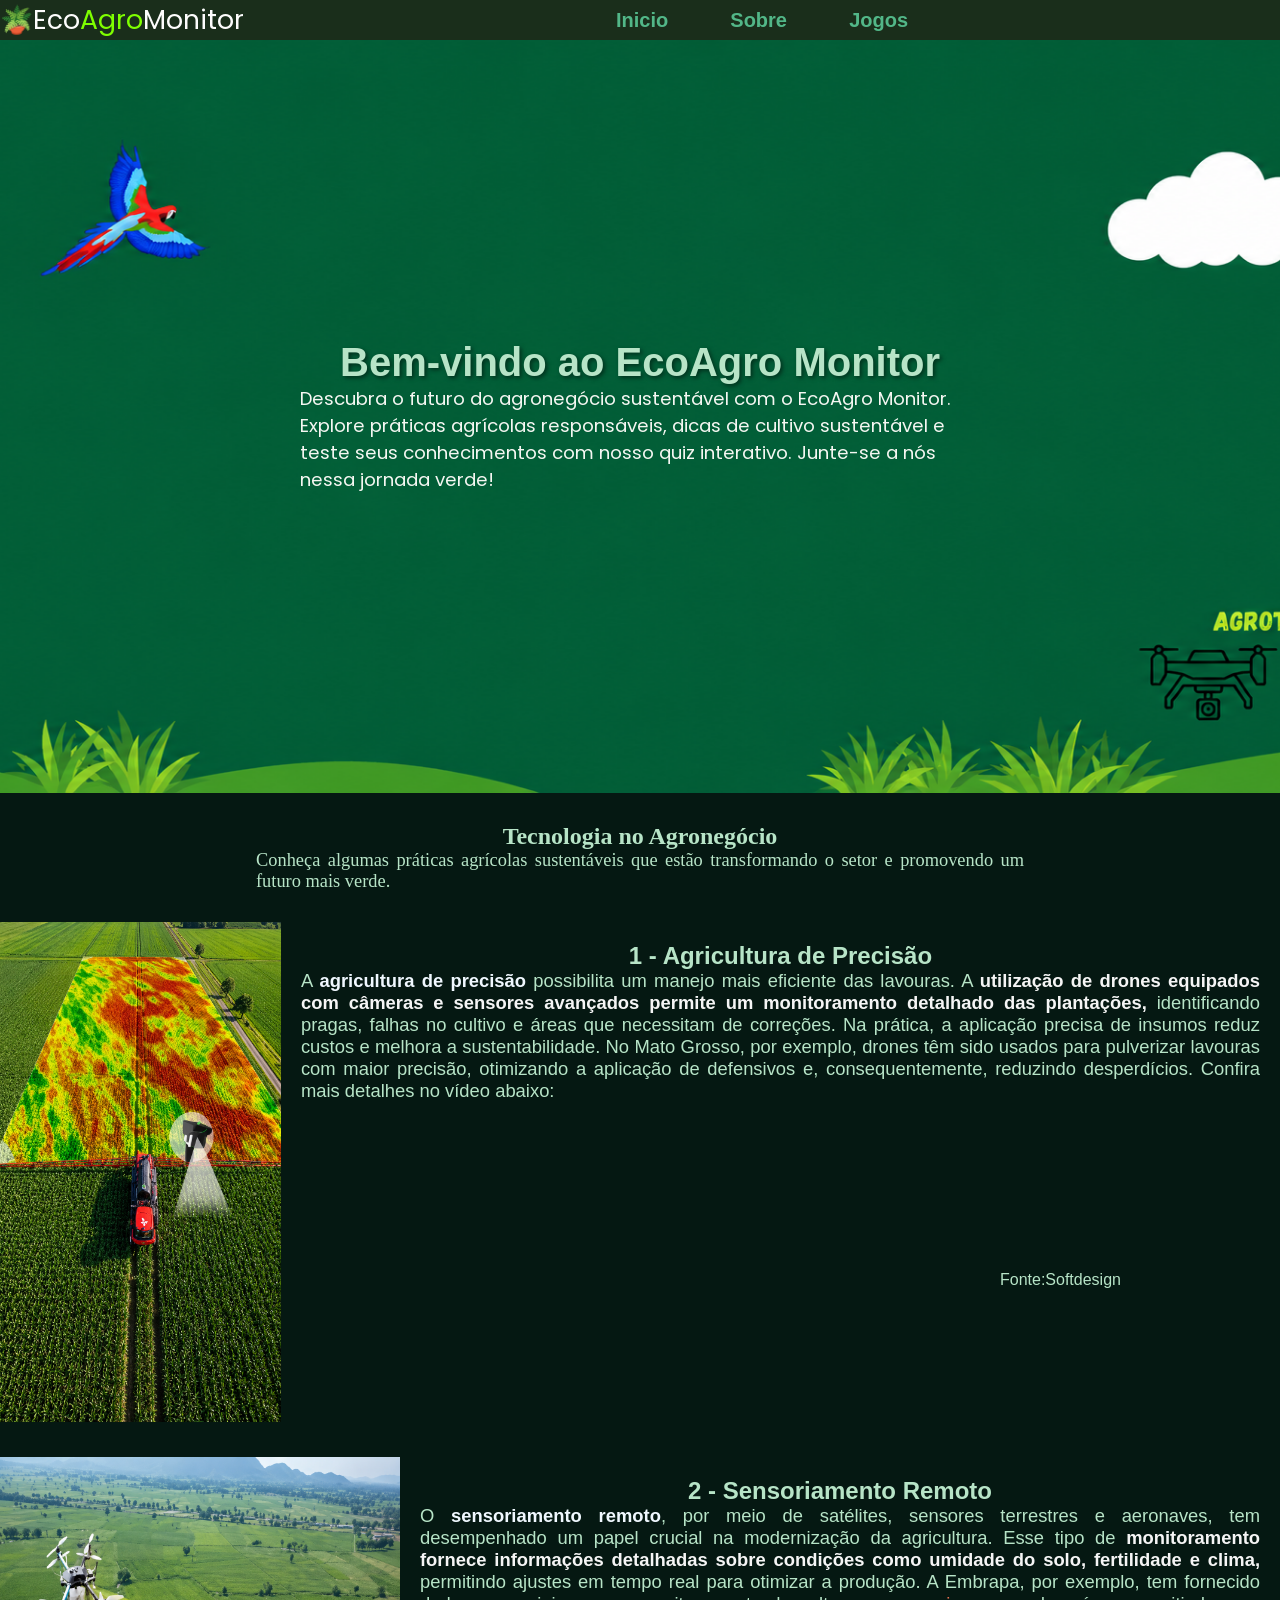
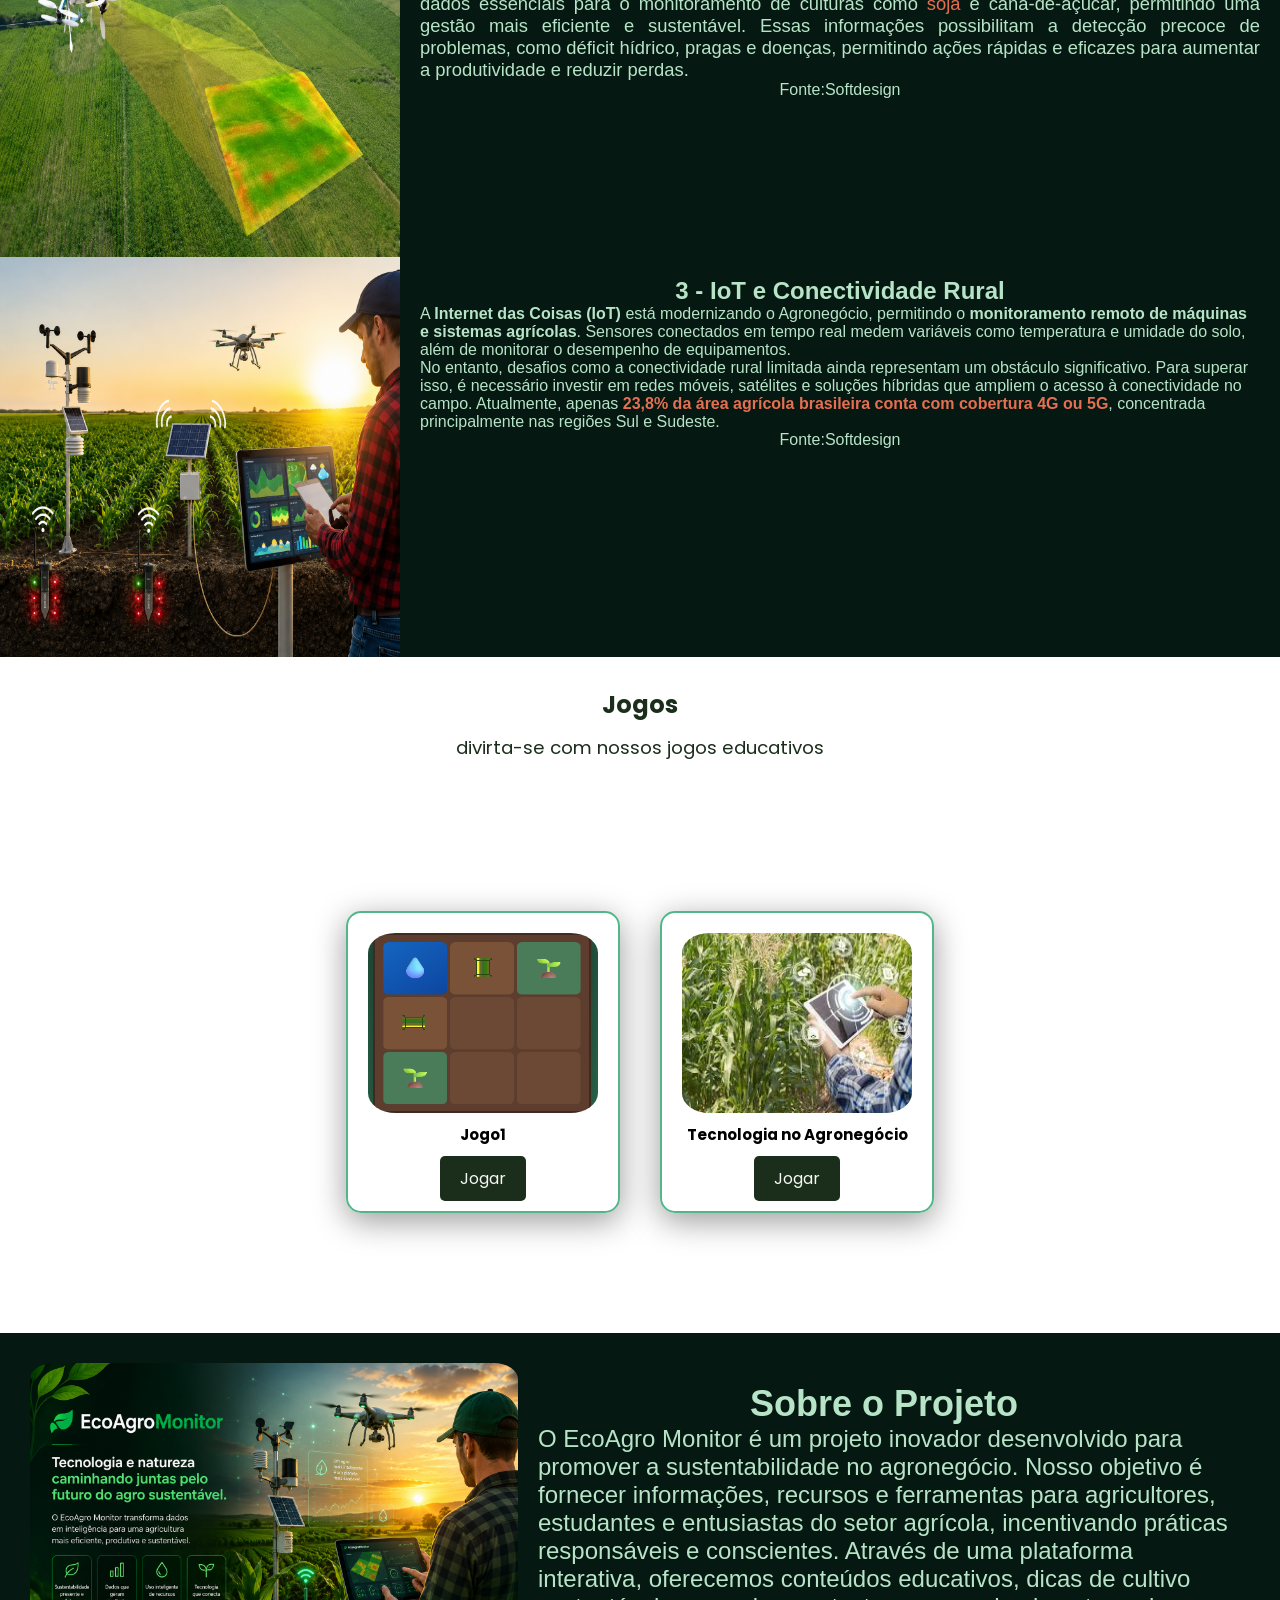
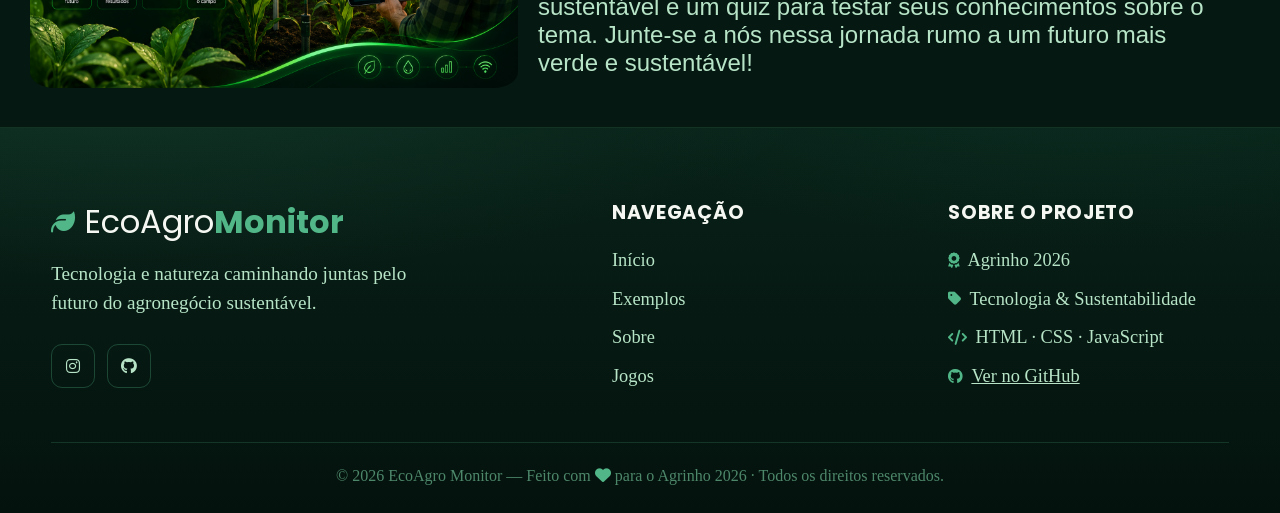
==== commit cb7475ec: "mudanças de estilo das cores" ====
--- a/ecoagro-monitor/index.html
+++ b/ecoagro-monitor/index.html
@@ -40,21 +40,21 @@
 
 			<button id="closeMenu">X</button>
 
-			<a href="./index.html">Inicio</a>
+			<a href="#hero">Inicio</a>
 			<a href="#sobre">Sobre</a>
 			<a href="#jogos">Jogos</a>
 		</nav>
 		
 	</header>
 
-  <div class="inicio"> 
+  <div class="inicio" id="hero"> 
     <div class="I1">
       <div>
          <h1 class="tituloI">Bem-vindo ao EcoAgro Monitor</h1>
          <p class="paragrafoI">Descubra o futuro do agronegócio sustentável com o EcoAgro Monitor. Explore práticas  agrícolas responsáveis, dicas de cultivo sustentável e teste seus conhecimentos com nosso quiz interativo. Junte-se a nós nessa jornada verde!</p>
        </div>
        </div>
-       <div class="exemplos">
+       <div class="exemplos" id="exemplos">
       <h2 class="tituloE1">Tecnologia no Agronegócio</h2>
       <p class="paragrafoE1">Conheça algumas práticas agrícolas sustentáveis que estão transformando o setor e promovendo um futuro mais verde.</p>
      </div>
@@ -75,7 +75,7 @@
        <div class="textoE1">
          <h2 class="tituloE1">2 - Sensoriamento Remoto</h2>
          <p class="paragrafoE1">O <strong style="color: aliceblue;">sensoriamento remoto</strong>, por meio de satélites, sensores terrestres e aeronaves, tem desempenhado um papel crucial na modernização da agricultura. Esse tipo de <strong style="color:whitesmoke;">monitoramento fornece informações detalhadas sobre condições como umidade do solo, fertilidade e clima,</strong> permitindo ajustes em tempo real para otimizar a produção.
-         A Embrapa, por exemplo, tem fornecido dados essenciais para o monitoramento de culturas como <a href="https://pesquisa.unemat.br/gaaf/noticia/125/show-rural-embrapa-e-uem-demonstram-o-sensoriamento-remoto-da-soja" target="_blank" rel="noreferrer noopener" style="color: #ff9901">soja</a> e cana-de-açúcar, permitindo uma gestão mais eficiente e sustentável. Essas informações possibilitam a detecção precoce de problemas, como déficit hídrico, pragas e doenças, permitindo ações rápidas e eficazes para aumentar a produtividade e reduzir perdas.</p>
+         A Embrapa, por exemplo, tem fornecido dados essenciais para o monitoramento de culturas como <a href="https://pesquisa.unemat.br/gaaf/noticia/125/show-rural-embrapa-e-uem-demonstram-o-sensoriamento-remoto-da-soja" target="_blank" rel="noreferrer noopener" style="color: var(--acao)">soja</a> e cana-de-açúcar, permitindo uma gestão mais eficiente e sustentável. Essas informações possibilitam a detecção precoce de problemas, como déficit hídrico, pragas e doenças, permitindo ações rápidas e eficazes para aumentar a produtividade e reduzir perdas.</p>
          <p class="fonteE1">Fonte:<a href="https://www.softdesign.com.br/blog/tecnologia-no-agronegocio/" target="_blank">Softdesign</a></p>
        </div>
      </div>
@@ -85,7 +85,7 @@
        <div class="textoE1">
          <h2 class="tituloE1">3 - IoT e Conectividade Rural </h2>
          <p>A <strong>Internet das Coisas (IoT)</strong> está modernizando o Agronegócio, permitindo o <strong>monitoramento remoto de máquinas e sistemas agrícolas</strong>. Sensores conectados em tempo real medem variáveis como temperatura e umidade do solo, além de monitorar o desempenho de equipamentos.</p>
-         <p>No entanto, desafios como a conectividade rural limitada ainda representam um obstáculo significativo. Para superar isso, é necessário investir em redes móveis, satélites e soluções híbridas que ampliem o acesso à conectividade no campo. Atualmente, apenas <a href="https://www.conectaragro.com.br/indicadordeconectividaderural/" target="_blank" rel="noreferrer noopener"><strong>23,8% da área agrícola brasileira conta com cobertura 4G ou 5G</strong></a>, concentrada principalmente nas regiões Sul e Sudeste.</p>
+         <p>No entanto, desafios como a conectividade rural limitada ainda representam um obstáculo significativo. Para superar isso, é necessário investir em redes móveis, satélites e soluções híbridas que ampliem o acesso à conectividade no campo. Atualmente, apenas <a href="https://www.conectaragro.com.br/indicadordeconectividaderural/" target="_blank" rel="noreferrer noopener"><strong style="color: var(--acao);">23,8% da área agrícola brasileira conta com cobertura 4G ou 5G</strong></a>, concentrada principalmente nas regiões Sul e Sudeste.</p>
          <p class="fonteE1">Fonte:<a href="https://www.softdesign.com.br/blog/tecnologia-no-agronegocio/" target="_blank">Softdesign</a></p>
        </div>
      </div>
@@ -114,8 +114,11 @@
     </div>
   </div>
   <div class="sobre" id="sobre">
-    <h2 class="tituloS">Sobre o Projeto</h2>
-    <p class="paragrafoS">O EcoAgro Monitor é um projeto inovador desenvolvido para promover a sustentabilidade no agronegócio. Nosso objetivo é fornecer informações, recursos e ferramentas para agricultores, estudantes e entusiastas do setor agrícola, incentivando práticas responsáveis e conscientes. Através de uma plataforma interativa, oferecemos conteúdos educativos, dicas de cultivo sustentável e um quiz para testar seus conhecimentos sobre o tema. Junte-se a nós nessa jornada rumo a um futuro mais verde e sustentável!</p>
+    <img src="./assets/img/imgS.png" alt="Imagem ilustrativa do sobre" class="imgS">
+    <div class="textoS">
+      <h2 class="tituloS">Sobre o Projeto</h2>
+       <p class="paragrafoS">O EcoAgro Monitor é um projeto inovador desenvolvido para promover a sustentabilidade no agronegócio. Nosso objetivo é fornecer informações, recursos e ferramentas para agricultores, estudantes e entusiastas do setor agrícola, incentivando práticas responsáveis e conscientes. Através de uma plataforma interativa, oferecemos conteúdos educativos, dicas de cultivo sustentável e um quiz para testar seus conhecimentos sobre o tema. Junte-se a nós nessa jornada rumo a um futuro mais verde e sustentável!</p>
+    </div>
 
 
   </div>  
@@ -155,7 +158,8 @@
           <h4>Navegação</h4>
           <ul>
             <li><a href="#hero">Início</a></li>
-            <li><a href="#painel">Painel</a></li>
+            <li><a href="#exemplos">Exemplos</a></li>
+            <li><a href="#sobre">Sobre</a></li>
             <li><a href="#jogos">Jogos</a></li>
           </ul>
         </div>
--- a/ecoagro-monitor/assets/css/layout.css
+++ b/ecoagro-monitor/assets/css/layout.css
@@ -1,13 +1,19 @@
 @charset "UTF-8";
 :root {
-  --verde-escuro:  #1B4332;
+  --verde-escuro:  #1A2E1B;
   --verde-medio:   #2D6A4F;
   --verde-claro:   #52B788;
-  --agua:          #74C69D;
-  --branco:        #F8F9FA;
-  --amarelo:       #F4D03F;
-  --azul:          #4FC3F7;
+  --agua:          #B7E4C7;
+  --terra:         #8B5E3C;
+  --ceu:           #1D6FA4;
+  --branco:        #F5F7F2;
+  --sol:           #F4D06F;
+  --acao:          #E76F51;
+  --azul:          #74B3CE;
   --cinza-escuro:  #606060;
+  --texto-suave:   #A8B5A0;
+  --texto-escuro:  #3D4F3E;
+  --superficie:    #E8EDE5;
   --sombra:        0 8px 32px rgba(0, 0, 0, 0.4);
   --radius:        16px;
   --navbar-h:      70px;
@@ -18,7 +24,7 @@
 * {
 	/* Remove a margem externa de todos os lados do elemento. */
 	margin: 0;
-
+  scroll-behavior: smooth;
 	/* Remove o espaçamento interno de todos os lados do elemento. */
 	padding: 0;
 
@@ -26,7 +32,7 @@
 	box-sizing: border-box;
 }
 .exemplos {
-  background-color: var(--verde-escuro);
+  background-color: rgb(5, 24, 18);
   color: var(--agua);
   display: flex;
   flex-direction: column;
@@ -84,7 +90,6 @@
  
 }
 
-
 .quiz1, .quiz2, .quiz3 {
   display: flex;
   flex-wrap: wrap;
@@ -92,6 +97,13 @@
   justify-content: center;
   align-items: center;
   font-size: 10px;
+  border-color: var(--verde-claro);
+  border-width: 2px;
+  border-style: solid;
+  border-radius: 15px;
+  box-shadow: var(--sombra);
+  padding: 10px;
+  margin: 20px;
 }
 
 .imgQ1, .imgQ2, .imgQ3 {
@@ -104,7 +116,7 @@
 .btnQuiz {
   margin-top: 10px;
   padding: 10px 20px;
-  background-color: var(--verde-claro);
+  background-color: var(--verde-escuro);
   color: var(--branco);
   border: none;
   border-radius: 5px;
@@ -124,8 +136,11 @@
   flex-wrap: wrap;
   padding: 100px 20vw;
   flex-direction: row;
+  background-color: var(--fundo);
 }
 .localQuiz {
+  color: var(--verde-claro);
+  background-color: var(--fundo);
   flex-wrap: wrap;
   flex-direction: column;
   padding: 30px 20vw;
@@ -141,32 +156,50 @@
     font-size: 1.15rem;
     align-items: flex-start;
 }
+.imgS {
+  width: 40%;
+  max-height: 500px;
+  border-radius: 5%;
+  
+}
+.textoS {
+  padding: 20px;
+  font-family: 'DM Sans', 'Segoe UI', Tahoma, sans-serif;
+  font-size: 150%;
+  color: var(--agua);
+  display: flex;
+  flex-direction: column;
+  justify-content:flex-start;
+  align-items: center;
+}
 .sobre {
-  display: flex;
-  justify-content: center;
-  flex-wrap: wrap;
-  padding: 30px 20vw;
   background-color: rgb(5, 24, 18);
+  color: var(--agua);
+  display: flex;
+  flex-direction: row;
+  justify-content: center;
+  align-items: flex-start;
+  padding: 30px;
+
+}
+.tituloI {
+  display: flex;
+  align-items: flex-start;
+  justify-content: center;
+  font-size: 2.5rem;
+  color: var(--agua);
+  font-family: 'Franklin Gothic Medium', 'Arial Narrow', Arial, sans-serif;
+  text-shadow: 2px 2px 4px rgba(0, 0, 0, 0.5); 
+}
+.paragrafoI {
+  font-family: 'Poppins', 'Segoe UI', Tahoma, sans-serif;
+  font-size: 1.15rem;
   color: var(--branco);
-
-}
-.tituloI {
-  display: flex;
-  align-items: flex-start;
-  justify-content: center;
-  font-size: 2.5rem;
-  color: var(--agua);
-  font-family: 'Franklin Gothic Medium', 'Arial Narrow', Arial, sans-serif;
-}
-.paragrafoI {
-  font-family: fantasy;
-  font-size: large;
-  color:azure;
 
 }
 .I1 {
   flex-wrap: wrap;
-  flex-direction: column;
+  flex-direction: row;
   padding: 300px;
   background-image: url('../img/fundo.png');
   background-size: cover;
@@ -191,7 +224,7 @@
 
 	/* Quebra de linha quando os itens não couberem na largura da tela. */
 	flex-wrap: wrap;
-
+  
 	/* Junção de flex-grow, flex-shrink e flex-basis.  */
 	/* flex-grow – Habilidade de um flex item crescer. */
 	/* flex-shrink - Capacidade de redução do item.    */
@@ -216,21 +249,12 @@
 	margin: 0px;
 }
 /* Seletores para formatação individual. */
-
-header {
-	/* Junção de flex-grow, flex-shrink e flex-basis.  */
-	/* flex-grow – Habilidade de um flex item crescer. */
-	/* flex-shrink - Capacidade de redução do item.    */
-	/* flex-basis – Tamanho inicial do item.           */
-	flex: 1 1 100vw;
-}
-
 header #logo {
 	/* Exibição flexível.                          */
 	/* Torna o elemento um flex container          */
 	/* e os seus elementos internos em flex-itens. */
 	display: flex;
-	font-family: Impact,'fantasy';
+	font-family: 'Poppins', 'Segoe UI', Tahoma, sans-serif;
 	font-size: 20pt;
 	/* Junção de flex-grow, flex-shrink e flex-basis.  */
 	/* flex-grow – Habilidade de um flex item crescer. */
@@ -239,7 +263,7 @@
 	flex: 0 1 200px;
 
 	/* Cor do fundo. */
-	background: #2d5a27;
+	background: var(--verde-escuro);
 
 	/* Alinha os itens na vertical. */
 	justify-content: center;
@@ -279,7 +303,7 @@
 	/* Alinha os itens na horizontal. */
 	align-items: center;
 	color: #fff;
-	background: #2d5a27;
+	background: var(--verde-escuro)  ;
 
 	/* Junção de flex-grow, flex-shrink e flex-basis.  */
 	/* flex-grow – Habilidade de um flex item crescer. */
@@ -291,7 +315,7 @@
 nav a {
 	/* Margem de todos os lados. */
 	margin: 0 3%;
-
+  color: var(--verde-claro);
 	/* Tamanho da fonte. */
 	font-size: 15pt;
 	font-family: 'Arial', sans-serif;
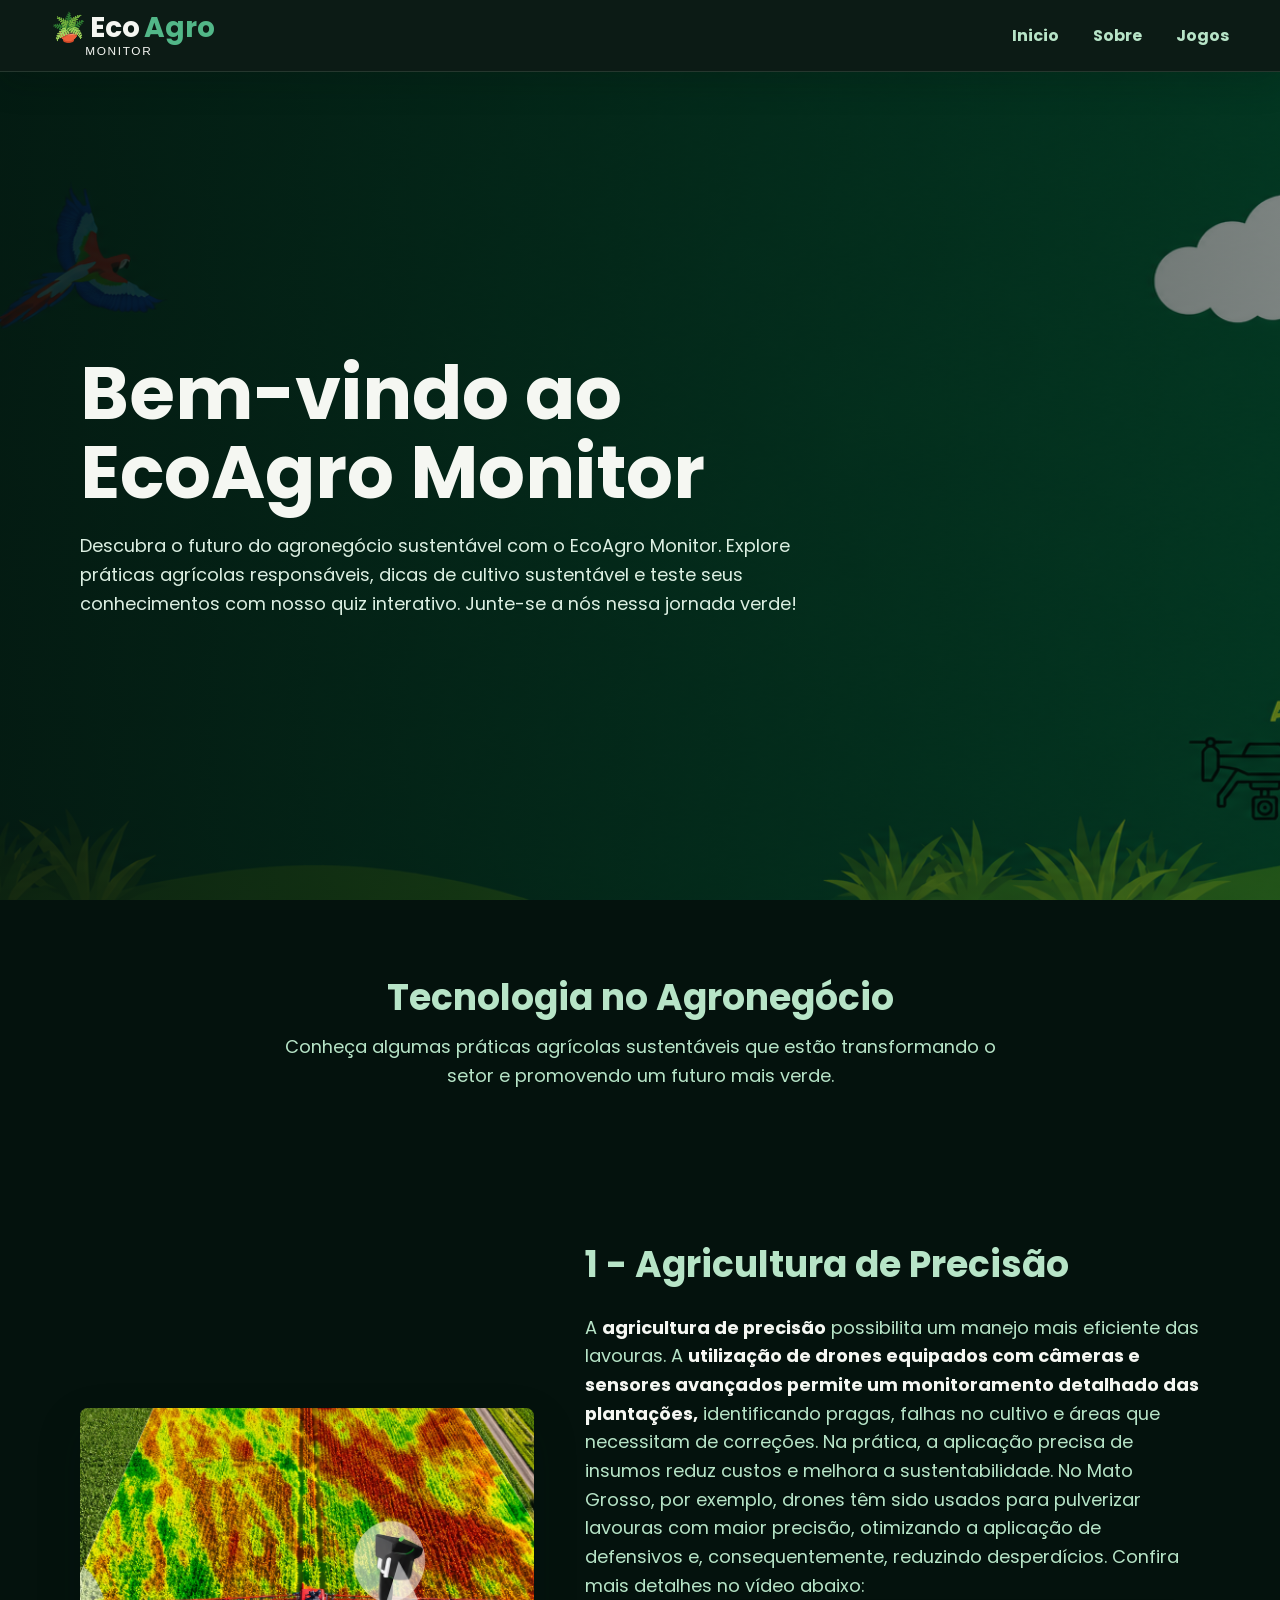
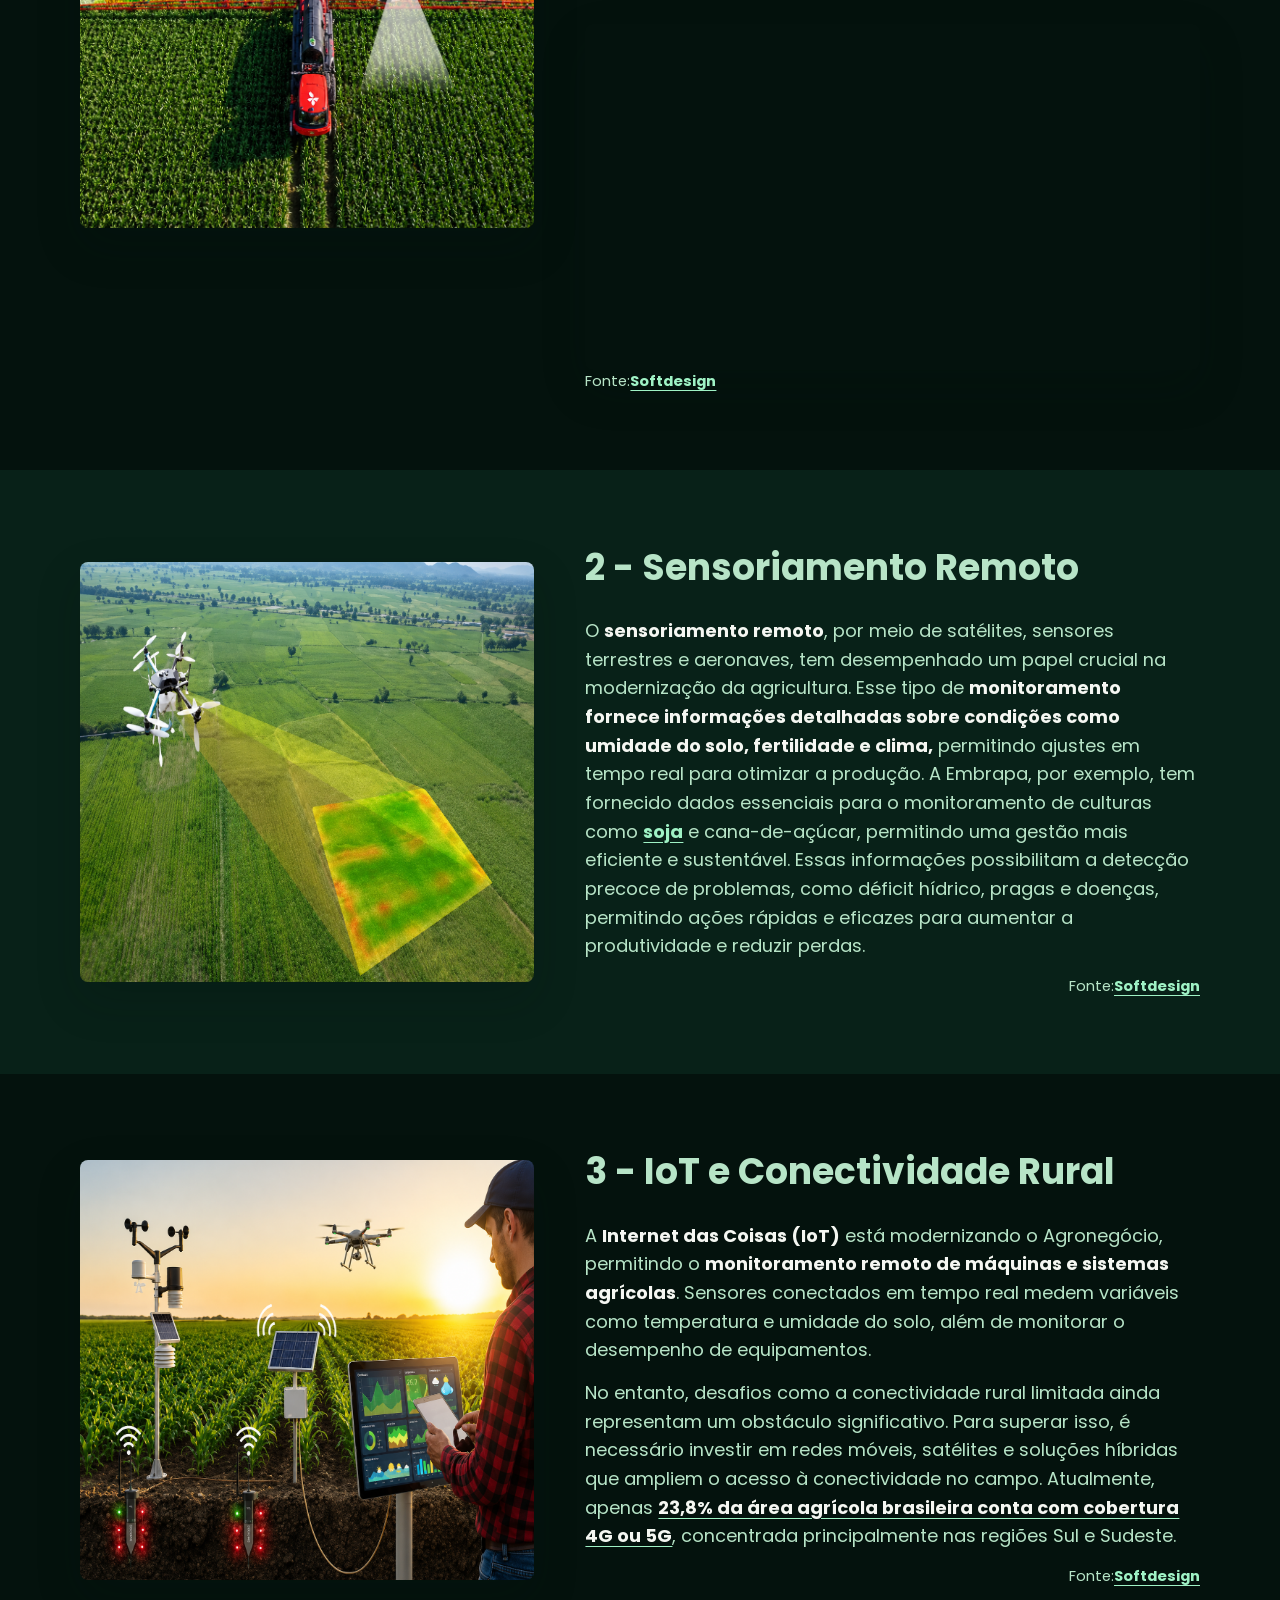
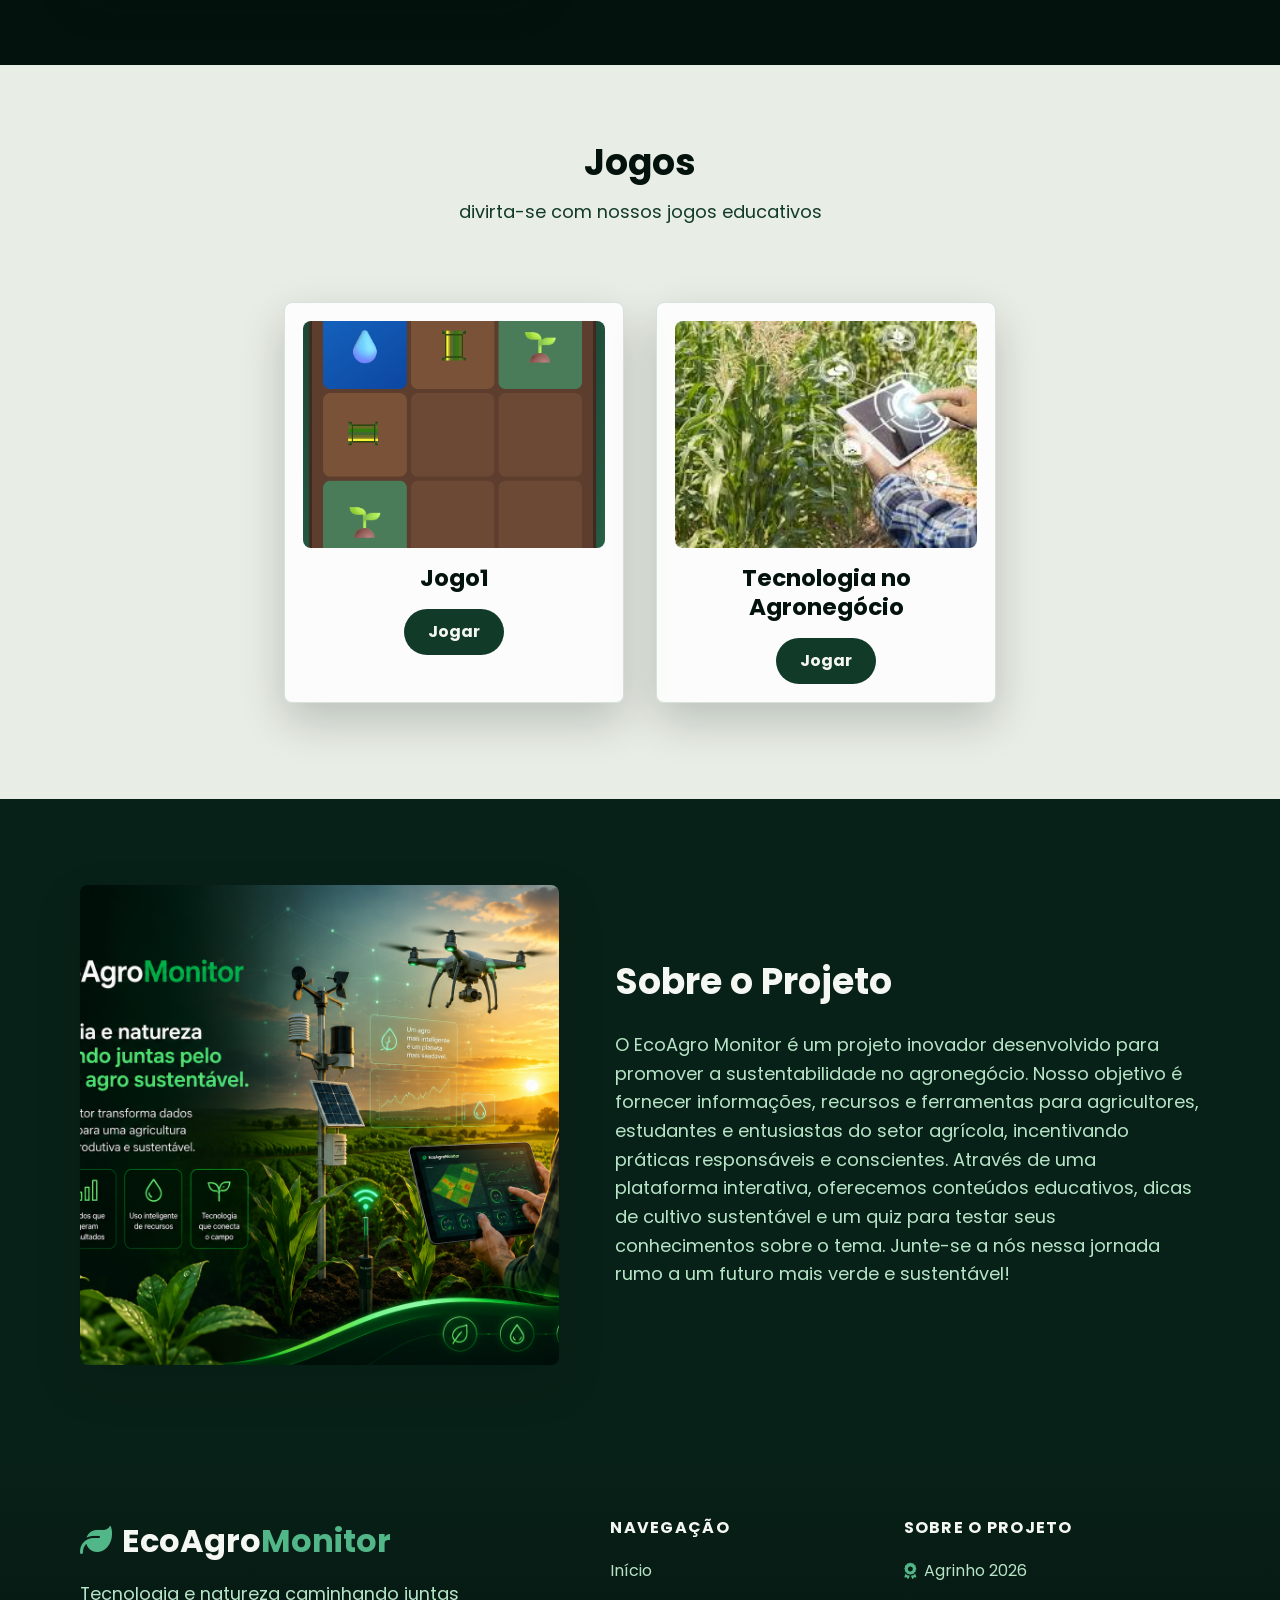
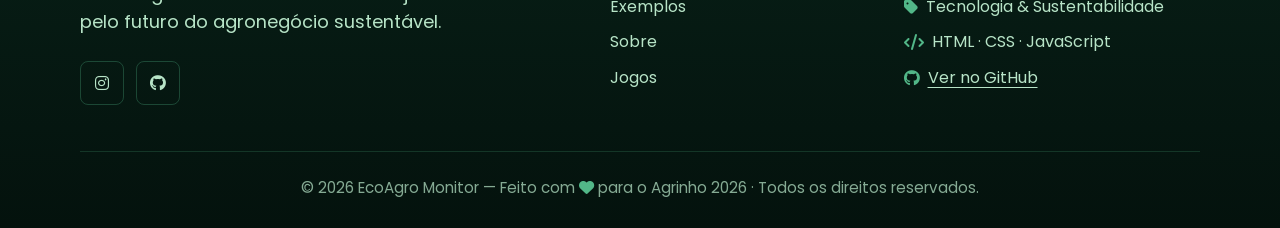
==== commit 39c51288: "repaginação e ajustes de responsavidade" ====
--- a/ecoagro-monitor/index.html
+++ b/ecoagro-monitor/index.html
@@ -29,8 +29,8 @@
  
 	<!-- Agrupa os elementos que compõe o cabeçalho. -->
 	<header>
-		<a href="./index.html" id="logo">🪴<span style="color: #fdfdfd;">Eco</span><span style="color: chartreuse;">Agro</span>
-		<p style="color: #fdfdfd;">Monitor</p>
+		<a href="./index.html" id="logo">🪴<span>Eco</span><span class="logo-highlight">Agro</span>
+		<p>Monitor</p>
 		</a>
 
 		<button id="openMenu">&#9776;</button>
@@ -47,22 +47,22 @@
 		
 	</header>
 
-  <div class="inicio" id="hero"> 
+  <div id="hero"> 
     <div class="I1">
       <div>
          <h1 class="tituloI">Bem-vindo ao EcoAgro Monitor</h1>
          <p class="paragrafoI">Descubra o futuro do agronegócio sustentável com o EcoAgro Monitor. Explore práticas  agrícolas responsáveis, dicas de cultivo sustentável e teste seus conhecimentos com nosso quiz interativo. Junte-se a nós nessa jornada verde!</p>
        </div>
        </div>
-       <div class="exemplos" id="exemplos">
+       <div class="exemplos reveal" id="exemplos">
       <h2 class="tituloE1">Tecnologia no Agronegócio</h2>
       <p class="paragrafoE1">Conheça algumas práticas agrícolas sustentáveis que estão transformando o setor e promovendo um futuro mais verde.</p>
      </div>
-     <div class="exemplo1">
+     <div class="exemplo1 reveal">
        <img src="/ecoagro-monitor/assets/img/imgE1.png" alt="Imagem ilustrativa do agronegócio sustentável" class="imgE1">
        <div class="textoE1">
          <h2 class="tituloE1">1 - Agricultura de Precisão</h2>
-         <p class="paragrafoE1">A <strong style="color: aliceblue;">agricultura de precisão</strong> possibilita um manejo mais eficiente das lavouras. A <strong style="color:whitesmoke;">utilização de drones equipados com câmeras e sensores avançados permite um monitoramento detalhado das plantações,</strong> identificando pragas, falhas no cultivo e áreas que necessitam de correções.
+         <p class="paragrafoE1">A <strong>agricultura de precisão</strong> possibilita um manejo mais eficiente das lavouras. A <strong>utilização de drones equipados com câmeras e sensores avançados permite um monitoramento detalhado das plantações,</strong> identificando pragas, falhas no cultivo e áreas que necessitam de correções.
          Na prática, a aplicação precisa de insumos reduz custos e melhora a sustentabilidade. No Mato Grosso, por exemplo, drones têm sido usados para pulverizar lavouras com maior precisão, otimizando a aplicação de defensivos e, consequentemente, reduzindo desperdícios. Confira mais detalhes no vídeo abaixo:</p>
          <div class="videoE1">
            <iframe width="560" height="315" src="https://www.youtube.com/embed/IJObKpN0aPM?si=x5vbHncwdCf9Tbhs" title="YouTube video player" frameborder="0" allow="accelerometer; autoplay; clipboard-write; encrypted-media; gyroscope; picture-in-picture" allowfullscreen></iframe>
@@ -70,39 +70,39 @@
          </div>
        </div>
       </div>
-     <div class="exemplo1">
+     <div class="exemplo1 reveal">
        <img src="/ecoagro-monitor/assets/img/imgE2.png" alt="Imagem ilustrativa do agronegócio sustentável" class="imgE2">
        <div class="textoE1">
          <h2 class="tituloE1">2 - Sensoriamento Remoto</h2>
-         <p class="paragrafoE1">O <strong style="color: aliceblue;">sensoriamento remoto</strong>, por meio de satélites, sensores terrestres e aeronaves, tem desempenhado um papel crucial na modernização da agricultura. Esse tipo de <strong style="color:whitesmoke;">monitoramento fornece informações detalhadas sobre condições como umidade do solo, fertilidade e clima,</strong> permitindo ajustes em tempo real para otimizar a produção.
-         A Embrapa, por exemplo, tem fornecido dados essenciais para o monitoramento de culturas como <a href="https://pesquisa.unemat.br/gaaf/noticia/125/show-rural-embrapa-e-uem-demonstram-o-sensoriamento-remoto-da-soja" target="_blank" rel="noreferrer noopener" style="color: var(--acao)">soja</a> e cana-de-açúcar, permitindo uma gestão mais eficiente e sustentável. Essas informações possibilitam a detecção precoce de problemas, como déficit hídrico, pragas e doenças, permitindo ações rápidas e eficazes para aumentar a produtividade e reduzir perdas.</p>
+         <p class="paragrafoE1">O <strong>sensoriamento remoto</strong>, por meio de satélites, sensores terrestres e aeronaves, tem desempenhado um papel crucial na modernização da agricultura. Esse tipo de <strong>monitoramento fornece informações detalhadas sobre condições como umidade do solo, fertilidade e clima,</strong> permitindo ajustes em tempo real para otimizar a produção.
+         A Embrapa, por exemplo, tem fornecido dados essenciais para o monitoramento de culturas como <a href="https://pesquisa.unemat.br/gaaf/noticia/125/show-rural-embrapa-e-uem-demonstram-o-sensoriamento-remoto-da-soja" target="_blank" rel="noreferrer noopener">soja</a> e cana-de-açúcar, permitindo uma gestão mais eficiente e sustentável. Essas informações possibilitam a detecção precoce de problemas, como déficit hídrico, pragas e doenças, permitindo ações rápidas e eficazes para aumentar a produtividade e reduzir perdas.</p>
          <p class="fonteE1">Fonte:<a href="https://www.softdesign.com.br/blog/tecnologia-no-agronegocio/" target="_blank">Softdesign</a></p>
        </div>
      </div>
 
-     <div class="exemplo1">
+     <div class="exemplo1 reveal">
        <img src="/ecoagro-monitor/assets/img/imgE3.png" alt="Imagem ilustrativa do agronegócio sustentável" class="imgE3">
        <div class="textoE1">
          <h2 class="tituloE1">3 - IoT e Conectividade Rural </h2>
          <p>A <strong>Internet das Coisas (IoT)</strong> está modernizando o Agronegócio, permitindo o <strong>monitoramento remoto de máquinas e sistemas agrícolas</strong>. Sensores conectados em tempo real medem variáveis como temperatura e umidade do solo, além de monitorar o desempenho de equipamentos.</p>
-         <p>No entanto, desafios como a conectividade rural limitada ainda representam um obstáculo significativo. Para superar isso, é necessário investir em redes móveis, satélites e soluções híbridas que ampliem o acesso à conectividade no campo. Atualmente, apenas <a href="https://www.conectaragro.com.br/indicadordeconectividaderural/" target="_blank" rel="noreferrer noopener"><strong style="color: var(--acao);">23,8% da área agrícola brasileira conta com cobertura 4G ou 5G</strong></a>, concentrada principalmente nas regiões Sul e Sudeste.</p>
+         <p>No entanto, desafios como a conectividade rural limitada ainda representam um obstáculo significativo. Para superar isso, é necessário investir em redes móveis, satélites e soluções híbridas que ampliem o acesso à conectividade no campo. Atualmente, apenas <a href="https://www.conectaragro.com.br/indicadordeconectividaderural/" target="_blank" rel="noreferrer noopener"><strong>23,8% da área agrícola brasileira conta com cobertura 4G ou 5G</strong></a>, concentrada principalmente nas regiões Sul e Sudeste.</p>
          <p class="fonteE1">Fonte:<a href="https://www.softdesign.com.br/blog/tecnologia-no-agronegocio/" target="_blank">Softdesign</a></p>
        </div>
      </div>
     
 
-    <div class="localQuiz" id="jogos">
+    <div class="localQuiz reveal" id="jogos">
         <h3 class="tituloQ">Jogos</h3>
         <p class="paragrafoQ">divirta-se com nossos jogos educativos</p>
       
     </div>
     <div class="inicioQ">
-      <div class="quiz1">
+      <div class="quiz1 reveal">
         <img src="./assets/img/imgQ1.png" alt="Imagem ilustrativa do quiz" class="imgQ1">
         <h2 class="tituloQ1" id="TQ1">Jogo1</h2>
         <a href="./irrigacao-game/index.html" class="btnQuiz">Jogar</a>
       </div>
-      <div class="quiz2">
+      <div class="quiz2 reveal">
         <img src="./assets/img/imgQ2.jpg" alt="Imagem ilustrativa do quiz" class="imgQ2">
         <h2 class="tituloQ2">Tecnologia no Agronegócio</h2>
         <a href="/ecoagro-monitor/Quizz/index.html" class="btnQuiz">Jogar</a>
@@ -113,7 +113,7 @@
 
     </div>
   </div>
-  <div class="sobre" id="sobre">
+  <div class="sobre reveal" id="sobre">
     <img src="./assets/img/imgS.png" alt="Imagem ilustrativa do sobre" class="imgS">
     <div class="textoS">
       <h2 class="tituloS">Sobre o Projeto</h2>
@@ -131,7 +131,7 @@
     RODAPÉ — Footer profissional
     GitHub e referência ao tema Agrinho 2026.
   ============================================================ -->
-  <footer class="footer" id="footer">
+  <footer class="footer reveal" id="footer">
     <div class="container">
 
       <!-- Topo do rodapé: logo + descrição -->
@@ -183,7 +183,7 @@
       <div class="footer-bottom">
         <p>
           &copy; 2026 EcoAgro Monitor — Feito com
-          <i class="fa-solid fa-heart" style="color: #52B788;"></i>
+          <i class="fa-solid fa-heart"></i>
           para o Agrinho 2026 · Todos os direitos reservados.
         </p>
       </div>
@@ -198,3 +198,4 @@
 	<!-- Importação do arquivo JavaScript. -->
 	<script type="text/javascript" src="assets/js/script.js"></script>
 </body>
+</html>
--- a/ecoagro-monitor/assets/css/layout.css
+++ b/ecoagro-monitor/assets/css/layout.css
@@ -1,609 +1,461 @@
 @charset "UTF-8";
+
 :root {
-  --verde-escuro:  #1A2E1B;
-  --verde-medio:   #2D6A4F;
-  --verde-claro:   #52B788;
-  --agua:          #B7E4C7;
-  --terra:         #8B5E3C;
-  --ceu:           #1D6FA4;
-  --branco:        #F5F7F2;
-  --sol:           #F4D06F;
-  --acao:          #E76F51;
-  --azul:          #74B3CE;
-  --cinza-escuro:  #606060;
-  --texto-suave:   #A8B5A0;
-  --texto-escuro:  #3D4F3E;
-  --superficie:    #E8EDE5;
-  --sombra:        0 8px 32px rgba(0, 0, 0, 0.4);
-  --radius:        16px;
-  --navbar-h:      70px;
-  --transition:    0.3s ease;
-}
-
-/* Propriedades que se aplicam a todos os elementos da página. */
+  --verde-900: #04120d;
+  --verde-800: #082118;
+  --verde-700: #123a29;
+  --verde-400: #52b788;
+  --verde-200: #b7e4c7;
+  --creme: #f5f7f2;
+  --fundo: #e8ede5;
+  --acao: #e76f51;
+  --texto: #26362b;
+  --sombra: 0 18px 45px rgba(4, 18, 13, 0.2);
+  --radius: 8px;
+  --container: max(16px, calc((100vw - 1120px) / 2));
+  --transition: 0.25s ease;
+}
+
 * {
-	/* Remove a margem externa de todos os lados do elemento. */
-	margin: 0;
-  scroll-behavior: smooth;
-	/* Remove o espaçamento interno de todos os lados do elemento. */
-	padding: 0;
-
-	/* Inclui o preenchimento e a borda na largura e altura. */
-	box-sizing: border-box;
-}
-.exemplos {
-  background-color: rgb(5, 24, 18);
-  color: var(--agua);
-  display: flex;
-  flex-direction: column;
-  justify-content: center;
-  align-items: center;
-  padding: 30px 20vw;
-}
-.fonteE1 {
-  display: flex;
-  color: var(--agua);
-  text-align: flex-end;
-  justify-content: flex-end;
-}
-.videoE1 {
-  margin-top: 20px;
-  display: flex;
-  justify-content: center;
-  align-items: center;
-}
-.exemplo1 {
-  display: flex;
-  background-color: rgb(5, 24, 18);
- 
-}
-.textoE1 {
-  padding: 20px;
-  font-family: 'DM Sans', 'Segoe UI', Tahoma, sans-serif;
-  
-  color: var(--agua);
-  display: flex;
-  flex-direction: column;
-  justify-content:flex-start;
-  align-items: center;
- 
-}
-.paragrafoE1 {
-  font-size: 1.15rem;
-  color: var(--agua);
-  text-align: justify;
-}
-.imgE1 {
-  width: 100%;
-  max-height: 500px;
-}
-.imgE2 {
-  width: 100%;
-  max-height: 400px;
-  max-width: 400px;
- 
-}
-.imgE3 {
-  width: 100%;
-  max-height: 400px;
-  max-width: 400px;
- 
-}
-
-.quiz1, .quiz2, .quiz3 {
-  display: flex;
-  flex-wrap: wrap;
-  flex-direction: column;
-  justify-content: center;
-  align-items: center;
-  font-size: 10px;
-  border-color: var(--verde-claro);
-  border-width: 2px;
-  border-style: solid;
-  border-radius: 15px;
-  box-shadow: var(--sombra);
-  padding: 10px;
-  margin: 20px;
-}
-
-.imgQ1, .imgQ2, .imgQ3 {
-  max-width: 100%;
-  border-radius: 15%;
-  width: 250px;
-  height: 200px;
-  padding: 10px;
-}
-.btnQuiz {
-  margin-top: 10px;
-  padding: 10px 20px;
-  background-color: var(--verde-escuro);
-  color: var(--branco);
-  border: none;
-  border-radius: 5px;
-  font-size: 1rem;
-  cursor: pointer;
-  transition: background-color var(--transition);
-}
-
-
-
-.inicioQ, .localQuiz, .tituloQ, .paragrafoQ, .titulo, .paragrafo {
-  font-family: 'Poppins', 'Segoe UI', Tahoma, sans-serif;
-  display: flex;
-  justify-content: center;
-}
-.inicioQ {
-  flex-wrap: wrap;
-  padding: 100px 20vw;
-  flex-direction: row;
-  background-color: var(--fundo);
-}
-.localQuiz {
-  color: var(--verde-claro);
-  background-color: var(--fundo);
-  flex-wrap: wrap;
-  flex-direction: column;
-  padding: 30px 20vw;
-}
-.tituloQ {
-    color: var(--verde-escuro);
-    margin-bottom: 12px;
-    font-size: 1.5rem;
-    align-items: flex-start;
-}
-.paragrafoQ {
-    color: var(--verde-escuro);
-    font-size: 1.15rem;
-    align-items: flex-start;
-}
-.imgS {
-  width: 40%;
-  max-height: 500px;
-  border-radius: 5%;
-  
-}
-.textoS {
-  padding: 20px;
-  font-family: 'DM Sans', 'Segoe UI', Tahoma, sans-serif;
-  font-size: 150%;
-  color: var(--agua);
-  display: flex;
-  flex-direction: column;
-  justify-content:flex-start;
-  align-items: center;
-}
-.sobre {
-  background-color: rgb(5, 24, 18);
-  color: var(--agua);
-  display: flex;
-  flex-direction: row;
-  justify-content: center;
-  align-items: flex-start;
-  padding: 30px;
-
-}
-.tituloI {
-  display: flex;
-  align-items: flex-start;
-  justify-content: center;
-  font-size: 2.5rem;
-  color: var(--agua);
-  font-family: 'Franklin Gothic Medium', 'Arial Narrow', Arial, sans-serif;
-  text-shadow: 2px 2px 4px rgba(0, 0, 0, 0.5); 
-}
-.paragrafoI {
-  font-family: 'Poppins', 'Segoe UI', Tahoma, sans-serif;
-  font-size: 1.15rem;
-  color: var(--branco);
-
-}
-.I1 {
-  flex-wrap: wrap;
-  flex-direction: row;
-  padding: 300px;
-  background-image: url('../img/fundo.png');
-  background-size: cover;
-  background-position: center;
-}
-.titulo {
-    color: var(--branco);
-    margin-bottom: 12px;
-    font-size: 1.5rem;
-}
-.paragrafo {
-    color: var(--branco);
-    font-size: 1.15rem;
-}
-
-
-.body {
-	/* Exibição flexível.                          */
-	/* Torna o elemento um flex container          */
-	/* e os seus elementos internos em flex-itens. */
-	display: flex;
-
-	/* Quebra de linha quando os itens não couberem na largura da tela. */
-	flex-wrap: wrap;
-  
-	/* Junção de flex-grow, flex-shrink e flex-basis.  */
-	/* flex-grow – Habilidade de um flex item crescer. */
-	/* flex-shrink - Capacidade de redução do item.    */
-	/* flex-basis – Tamanho inicial do item.           */
-	flex: 1 1 100vw;
-
-	/* Margem de todos os lados. */
-	margin: 0px;
-}
-
-/* Formatação comum entre os elementos. */
-header, nav, main, aside, footer {
-	/* Cor do fundo. */
-	background: #969696;
-	
-	/* Exibição flexível.                          */
-	/* Torna o elemento um flex container          */
-	/* e os seus elementos internos em flex-itens. */
-	display: flex;
-
-	/* Margem externa de todos os lados. */
-	margin: 0px;
-}
-/* Seletores para formatação individual. */
-header #logo {
-	/* Exibição flexível.                          */
-	/* Torna o elemento um flex container          */
-	/* e os seus elementos internos em flex-itens. */
-	display: flex;
-	font-family: 'Poppins', 'Segoe UI', Tahoma, sans-serif;
-	font-size: 20pt;
-	/* Junção de flex-grow, flex-shrink e flex-basis.  */
-	/* flex-grow – Habilidade de um flex item crescer. */
-	/* flex-shrink - Capacidade de redução do item.    */
-	/* flex-basis – Tamanho inicial do item.           */
-	flex: 0 1 200px;
-
-	/* Cor do fundo. */
-	background: var(--verde-escuro);
-
-	/* Alinha os itens na vertical. */
-	justify-content: center;
-
-	/* Alinha os itens na horizontal. */
-	align-items: center;
-}
-
-#openMenu, #closeMenu {
-	/* Remove a borda. */
-	border: none;
-
-	/* Remove a cor de fundo. */
-	background: none;
-
-	/* Tamanho da fonte. */
-	font-size: 30px;
-
-	/* Espessura da forte. */
-	font-weight: bold;
-
-	/* Margem ao redor do elemento              */
-	/* (superior, direito, inferior e esquerdo) */
-	padding: 0px 5px 0px 5px;
-
-	/* Muda o cursor do mouse para ponteiro.*/
-	cursor: pointer;
-
-	/* Oculta o elemento. */
-	display: none;
-}
-
-nav {
-	/* Alinha os itens na vertical. */
-	justify-content: center;
-
-	/* Alinha os itens na horizontal. */
-	align-items: center;
-	color: #fff;
-	background: var(--verde-escuro)  ;
-
-	/* Junção de flex-grow, flex-shrink e flex-basis.  */
-	/* flex-grow – Habilidade de um flex item crescer. */
-	/* flex-shrink - Capacidade de redução do item.    */
-	/* flex-basis – Tamanho inicial do item.           */
-	flex: 1 1 200px;
-}
-
-nav a {
-	/* Margem de todos os lados. */
-	margin: 0 3%;
-  color: var(--verde-claro);
-	/* Tamanho da fonte. */
-	font-size: 15pt;
-	font-family: 'Arial', sans-serif;
-	font-weight: bold;
-}
-
-html, body {
+  box-sizing: border-box;
   margin: 0;
   padding: 0;
-  height: 100%;
-}
-
-footer {
-	flex: 1 1 100vw;
-	background: #143210;
-
+  scroll-behavior: smooth;
+}
+
+body {
+  background: var(--fundo);
+  color: var(--texto);
+  font-family: "Poppins", "Segoe UI", Tahoma, sans-serif;
+  line-height: 1.6;
+}
+
+img,
+iframe {
+  display: block;
+  max-width: 100%;
 }
 
 a {
-	/* Remove a decoração padrão do elemento. */
-	text-decoration: none;
-
-	/* Definir a cor da fonte para o padrão do elemento pai. */
-	color: inherit;
-}
-
-/* Altera o estilo dos elementos para serem apresentados */ 
-/* em telas menores que 717px. */
-@media only screen and (max-width: 717px) {
-	#openMenu, #closeMenu {
-		/* Retorna a visibilidade padrão. */
-		display: block;
-	}
-
-	#openMenu {
-		/* Espaço a esquerda será preenchido automaticamente
-		   colocando os itens a direita. */
-		margin-left: auto;
-	}
-
-	#closeMenu {
-		/* Torna a posição do elemento fixa. */
-		position: fixed;
-
-		/* Dispõe o elemento a 15px da esquerda. */
-		right: 15px;
-
-		/* Dispõe o elemento a 15px do topo. */
-		top: 15px;
-	}
-
-	header {
-		/* Ordem da visualização dos elementos. */
-		order: 0;
-	}
-
-	nav {
-		/* Ordem da visualização dos elementos. */
-		order: 1;
-
-		/* Torna a posição do elemento fixa. */
-		position: fixed;
-
-		/* Ocupa 100% da largura da tela de exibição. */
-		width: 100vw;
-
-		/* Ocupa 100% da altura da tela de exibição. */
-		height: 100vh;
-
-		/* Cor em RGB, mais transparência. */
-		background: rgba(48, 48, 48, 0.8);
-
-		/* Dispõe os itens em coluna. */
-		flex-direction: column;
-
-		/* Alinha os itens na horizontal. */
-		align-items: center;
-
-		/* Alinha os itens na vertical. */
-		justify-content: center;
-
-		/* Remove a margem externa de todos os lados do elemento. */
-		margin: 0;
-
-		/* Oculta o elemento. */
-		display: none;
-
-		/* Invisivel */
-		opacity: 0;
-
-		/* Velocidade de transição de um estado para outro. */
-		transition: 0.3s;
-	}
-
-	nav a {
-		/* Margem de todos os lados. */
-		margin: 3%;
-	}
-
-	main {
-		/* Ordem da visualização dos elementos. */
-		order: 2;
-	}
-
-	aside {
-		/* Ordem da visualização dos elementos. */
-		order: 3;
-	}
+  color: inherit;
+  text-decoration: none;
+}
+
+p {
+  font-size: clamp(1rem, 1.7vw, 1.12rem);
+}
+
+strong {
+  color: var(--creme);
 }
 
 .container {
-  width: min(1180px, 92%);
+  width: min(1120px, calc(100% - 32px));
   margin: 0 auto;
 }
 
-.card-footer {
+.reveal {
+  opacity: 0;
+  transform: translateY(36px);
+  transition: opacity 0.7s ease, transform 0.7s ease;
+}
+
+.reveal.show {
+  opacity: 1;
+  transform: translateY(0);
+}
+
+header {
+  position: sticky;
+  top: 0;
+  z-index: 1000;
+  min-height: 72px;
+  padding: 10px clamp(16px, 4vw, 54px);
+  background: rgba(4, 18, 13, 0.96);
+  border-bottom: 1px solid rgba(183, 228, 199, 0.14);
+  box-shadow: 0 12px 32px rgba(4, 18, 13, 0.18);
   display: flex;
   align-items: center;
   justify-content: space-between;
-  margin-top: 12px;
-  padding-top: 12px;
-  border-top: 1px solid var(--card-border);
+  gap: 18px;
+}
+
+#logo {
+  color: var(--creme);
+  display: flex;
+  align-items: center;
+  flex-wrap: wrap;
+  gap: 4px;
+  font-size: clamp(1.15rem, 2.4vw, 1.75rem);
+  font-weight: 700;
+  line-height: 1;
+}
+
+#logo p {
+  flex-basis: 100%;
+  margin-left: 34px;
+  font-size: 0.74rem;
+  font-weight: 500;
+  letter-spacing: 0.14em;
+  text-transform: uppercase;
+}
+
+.logo-highlight {
+  color: var(--verde-400);
+}
+
+nav {
+  display: flex;
+  align-items: center;
+  gap: clamp(14px, 3vw, 34px);
+}
+
+nav a {
+  color: var(--verde-200);
+  font-weight: 700;
+  transition: color var(--transition);
+}
+
+nav a:hover,
+nav a:focus-visible {
+  color: var(--creme);
+}
+
+#openMenu,
+#closeMenu {
+  border: 0;
+  background: transparent;
+  color: var(--creme);
+  cursor: pointer;
+  display: none;
+  font-size: 1.9rem;
+  font-weight: 700;
+}
+
+#closeMenu {
+  position: absolute;
+  right: 22px;
+  top: 22px;
+}
+
+.I1 {
+  min-height: calc(100vh - 72px);
+  padding: clamp(82px, 12vw, 150px) var(--container);
+  background:
+    linear-gradient(90deg, rgba(4, 18, 13, 0.88), rgba(4, 18, 13, 0.52)),
+    url("../img/fundo.png") center / cover;
+  color: var(--creme);
+  display: grid;
+  align-items: center;
+}
+
+.I1 > div {
+  max-width: 720px;
+}
+
+.tituloI {
+  margin-bottom: 20px;
+  font-size: clamp(2rem, 6vw, 4.6rem);
+  line-height: 1.08;
+  text-wrap: balance;
+}
+
+.paragrafoI {
+  color: #dcefe2;
+}
+
+.exemplos,
+.localQuiz {
+  padding: clamp(44px, 7vw, 76px) 16px;
+  text-align: center;
+}
+
+.exemplos,
+.exemplo1 {
+  background: var(--verde-900);
+  color: var(--verde-200);
+}
+
+.tituloE1,
+.tituloQ,
+.tituloS {
+  margin-bottom: 14px;
+  font-size: clamp(1.45rem, 3vw, 2.25rem);
+  line-height: 1.2;
+  text-wrap: balance;
+}
+
+.exemplos .paragrafoE1,
+.localQuiz .paragrafoQ {
+  max-width: 760px;
+  margin: 0 auto;
+  text-align: center;
+}
+
+.exemplo1 {
+  padding: clamp(34px, 6vw, 76px) var(--container);
+  display: grid;
+  grid-template-columns: minmax(280px, 0.85fr) minmax(0, 1.15fr);
+  align-items: center;
+  gap: clamp(22px, 4vw, 54px);
+}
+
+.exemplo1:nth-of-type(4) {
+  background: var(--verde-800);
+}
+
+.imgE1,
+.imgE2,
+.imgE3,
+.imgS {
+  width: 100%;
+  height: clamp(240px, 34vw, 420px);
+  object-fit: cover;
+  border-radius: var(--radius);
+  box-shadow: var(--sombra);
+}
+
+.textoE1,
+.textoS {
+  display: flex;
+  flex-direction: column;
+  gap: 14px;
+}
+
+.paragrafoE1,
+.textoE1 p,
+.paragrafoS {
+  color: var(--verde-200);
+  text-align: left;
+}
+
+.textoE1 a {
+  color: #9ff2c5;
+  font-weight: 700;
+  text-decoration: underline;
+  text-underline-offset: 4px;
+}
+
+.videoE1 {
+  width: 100%;
+  margin-top: 10px;
+}
+
+.videoE1 iframe {
+  width: 100%;
+  height: auto;
+  aspect-ratio: 16 / 9;
+  border: 0;
+  border-radius: var(--radius);
+  box-shadow: var(--sombra);
+}
+
+.fonteE1,
+.FonteE1 {
+  align-self: flex-end;
+  color: rgba(183, 228, 199, 0.82);
+  font-size: 0.92rem;
+}
+
+.localQuiz,
+.inicioQ {
+  background: var(--fundo);
+}
+
+.tituloQ {
+  color: var(--verde-900);
+}
+
+.paragrafoQ {
+  color: var(--verde-700);
+}
+
+.inicioQ {
+  padding: 0 16px clamp(54px, 8vw, 96px);
+  display: grid;
+  grid-template-columns: repeat(2, minmax(240px, 340px));
+  justify-content: center;
+  gap: clamp(18px, 4vw, 32px);
+}
+
+.quiz1,
+.quiz2 {
+  padding: 18px;
+  background: rgba(255, 255, 255, 0.82);
+  border: 1px solid rgba(45, 106, 79, 0.18);
+  border-radius: var(--radius);
+  box-shadow: var(--sombra);
+  display: flex;
+  flex-direction: column;
+  align-items: center;
+  gap: 16px;
+  text-align: center;
+}
+
+.imgQ1,
+.imgQ2 {
+  width: 100%;
+  aspect-ratio: 4 / 3;
+  object-fit: cover;
+  border-radius: var(--radius);
+}
+
+.tituloQ1,
+.tituloQ2 {
+  color: var(--verde-900);
+  font-size: clamp(1.15rem, 2.4vw, 1.45rem);
+  line-height: 1.25;
+}
+
+.btnQuiz {
+  min-height: 44px;
+  padding: 10px 24px;
+  background: var(--verde-700);
+  border-radius: 999px;
+  color: var(--creme);
+  display: inline-flex;
+  align-items: center;
+  justify-content: center;
+  font-weight: 700;
+  transition: background var(--transition), transform var(--transition);
+}
+
+.btnQuiz:hover,
+.btnQuiz:focus-visible {
+  background: var(--acao);
+  transform: translateY(-2px);
+}
+
+.sobre {
+  padding: clamp(44px, 7vw, 86px) var(--container);
+  background: var(--verde-800);
+  color: var(--verde-200);
+  display: grid;
+  grid-template-columns: minmax(260px, 0.9fr) minmax(0, 1.1fr);
+  align-items: center;
+  gap: clamp(22px, 5vw, 56px);
+}
+
+.imgS {
+  height: clamp(260px, 38vw, 480px);
+}
+
+.tituloS {
+  color: var(--creme);
 }
 
 .footer {
-  position: relative;
-  overflow: hidden;
-  background: linear-gradient(180deg, #082118 0%, #04120d 100%);
-  border-top: 1px solid rgba(82, 183, 136, 0.2);
-  padding: 70px 0 28px;
-  margin: 0;
-}
-
-.footer::before {
-  content: "";
-  position: absolute;
-  inset: 0;
-  background:
-    radial-gradient(1200px 380px at 10% -20%, rgba(82, 183, 136, 0.14), transparent 60%),
-    radial-gradient(900px 350px at 85% -25%, rgba(36, 122, 87, 0.16), transparent 62%);
-  pointer-events: none;
-}
-
-.footer .container {
-  position: relative;
-  z-index: 1;
+  padding: 64px 0 28px;
+  background: linear-gradient(180deg, var(--verde-800), var(--verde-900));
+  color: var(--verde-200);
 }
 
 .footer-top {
-  display: grid;
-  grid-template-columns: 1.8fr 1fr 1fr;
-  gap: 56px;
-  margin-bottom: 52px;
+  margin-bottom: 46px;
+  display: grid;
+  grid-template-columns: 1.6fr 0.8fr 1fr;
+  gap: clamp(28px, 5vw, 56px);
+}
+
+.footer-logo,
+.social-links,
+.footer-nav a,
+.footer-info li {
+  display: flex;
+  align-items: center;
 }
 
 .footer-logo {
-  display: flex;
-  align-items: center;
   gap: 10px;
-  font-family: "Poppins", "Segoe UI", Tahoma, sans-serif;
-  font-size: 2rem;
-  color: var(--branco);
+  color: var(--creme);
+  font-size: clamp(1.45rem, 3vw, 2rem);
+  font-weight: 700;
   margin-bottom: 14px;
 }
 
-.footer-logo i {
-  color: var(--verde-claro);
-  font-size: 1.5rem;
-}
-
-.footer-logo strong {
-  color: var(--verde-claro);
+.footer-logo i,
+.footer-logo strong,
+.footer-info i,
+.footer-bottom i {
+  color: var(--verde-400);
 }
 
 .footer-brand p {
-  color: var(--agua);
-  font-size: 1.2rem;
-  line-height: 1.5;
-  max-width: 390px;
-  margin-bottom: 26px;
+  max-width: 420px;
+  margin-bottom: 24px;
 }
 
 .social-links {
-  display: flex;
   gap: 12px;
 }
 
 .social-btn {
   width: 44px;
   height: 44px;
-  border-radius: 11px;
   border: 1px solid rgba(82, 183, 136, 0.3);
-  display: flex;
-  align-items: center;
-  justify-content: center;
-  color: var(--agua);
-  font-size: 1rem;
-  transition: all var(--transition);
-}
-
-.social-btn:hover {
-  border-color: var(--verde-claro);
-  color: var(--verde-claro);
-  background: rgba(82, 183, 136, 0.1);
-  transform: translateY(-2px);
+  border-radius: var(--radius);
+  display: grid;
+  place-items: center;
 }
 
 .footer-nav h4,
 .footer-info h4 {
-  font-family: "Poppins", "Segoe UI", Tahoma, sans-serif;
-  font-size: 1.2rem;
-  font-weight: 700;
-  color: var(--branco);
+  color: var(--creme);
+  margin-bottom: 18px;
+  font-size: 1rem;
+  letter-spacing: 0.08em;
   text-transform: uppercase;
-  letter-spacing: 0.7px;
-  margin-bottom: 20px;
 }
 
 .footer-nav ul,
 .footer-info ul {
+  display: flex;
+  flex-direction: column;
+  gap: 10px;
   list-style: none;
-  display: flex;
-  flex-direction: column;
-  gap: 12px;
 }
 
 .footer-nav a,
 .footer-info li {
-  color: var(--agua);
-  font-size: 1.15rem;
-  line-height: 1.45;
-  text-decoration: none;
-  transition: color var(--transition);
-  display: flex;
-  align-items: center;
   gap: 8px;
 }
 
+.footer-info a,
 .footer-nav a:hover {
-  color: var(--verde-claro);
-}
-
-.footer-info a {
-  color: var(--agua);
+  color: var(--verde-200);
   text-decoration: underline;
-}
-
-.footer-info a:hover {
-  color: var(--verde-claro);
-}
-
-.footer-info i {
-  color: var(--verde-claro);
+  text-underline-offset: 4px;
+}
+
+.footer-bottom {
+  padding-top: 24px;
+  border-top: 1px solid rgba(82, 183, 136, 0.2);
+  text-align: center;
+}
+
+.footer-bottom p {
+  color: rgba(183, 228, 199, 0.72);
   font-size: 0.95rem;
-}
-
-.footer-bottom {
-  border-top: 1px solid rgba(82, 183, 136, 0.2);
-  padding-top: 24px;
-  text-align: center;
-}
-
-.footer-bottom p {
-  color: rgba(116, 198, 157, 0.65);
-  font-size: 1rem;
 }
 
 .back-to-top {
   position: fixed;
-  right: 28px;
-  bottom: 28px;
-  width: 52px;
-  height: 52px;
+  right: 24px;
+  bottom: 24px;
+  z-index: 999;
+  width: 50px;
+  height: 50px;
+  border: 0;
   border-radius: 50%;
-  border: none;
-  background: var(--verde-claro);
-  color: var(--verde-escuro);
-  font-size: 1.15rem;
-  display: flex;
-  align-items: center;
-  justify-content: center;
+  background: var(--verde-400);
+  color: var(--verde-900);
   cursor: pointer;
-  box-shadow: 0 8px 22px rgba(82, 183, 136, 0.45);
+  display: grid;
+  place-items: center;
   opacity: 0;
   pointer-events: none;
   transform: translateY(8px);
   transition: all var(--transition);
-  z-index: 999;
 }
 
 .back-to-top.visible {
@@ -612,15 +464,18 @@
   transform: translateY(0);
 }
 
-.back-to-top:hover {
-  background: #6fe0b3;
-  box-shadow: 0 10px 26px rgba(82, 183, 136, 0.6);
-}
-
-@media (max-width: 900px) {
+@media (max-width: 920px) {
+  .exemplo1,
+  .sobre {
+    grid-template-columns: 1fr;
+  }
+
+  .inicioQ {
+    grid-template-columns: repeat(2, minmax(220px, 1fr));
+  }
+
   .footer-top {
     grid-template-columns: 1fr 1fr;
-    gap: 36px;
   }
 
   .footer-brand {
@@ -628,39 +483,77 @@
   }
 }
 
-@media (max-width: 768px) {
-  .footer {
-    padding: 56px 0 24px;
-  }
-
+@media (max-width: 717px) {
+  header {
+    min-height: 68px;
+  }
+
+  #openMenu,
+  #closeMenu {
+    display: block;
+  }
+
+  nav {
+    position: fixed;
+    inset: 0;
+    z-index: 1001;
+    background: rgba(4, 18, 13, 0.97);
+    flex-direction: column;
+    justify-content: center;
+    gap: 28px;
+    opacity: 0;
+    pointer-events: none;
+    transform: translateX(100%);
+    transition: opacity var(--transition), transform var(--transition);
+  }
+
+  nav.menu-open {
+    opacity: 1;
+    pointer-events: auto;
+    transform: translateX(0);
+  }
+
+  nav a {
+    font-size: 1.35rem;
+  }
+
+  .I1 {
+    min-height: auto;
+    padding-block: 96px;
+  }
+
+  .inicioQ,
   .footer-top {
     grid-template-columns: 1fr;
-    gap: 30px;
-    margin-bottom: 38px;
-  }
-
-  .footer-brand p {
-    font-size: 1rem;
-    max-width: 100%;
-  }
-
-  .footer-logo {
-    font-size: 1.6rem;
-  }
-
-  .footer-nav a,
-  .footer-info li {
-    font-size: 1rem;
-  }
-
-  .footer-bottom p {
-    font-size: 0.9rem;
   }
 
   .back-to-top {
-    width: 48px;
-    height: 48px;
-    right: 20px;
-    bottom: 20px;
-  }
-}
+    right: 18px;
+    bottom: 18px;
+    width: 46px;
+    height: 46px;
+  }
+}
+
+@media (max-width: 420px) {
+  #logo {
+    max-width: 210px;
+  }
+
+  .tituloI {
+    font-size: 2rem;
+  }
+
+  .quiz1,
+  .quiz2 {
+    padding: 14px;
+  }
+}
+
+@media (prefers-reduced-motion: reduce) {
+  .reveal {
+    opacity: 1;
+    transform: none;
+    transition: none;
+  }
+}
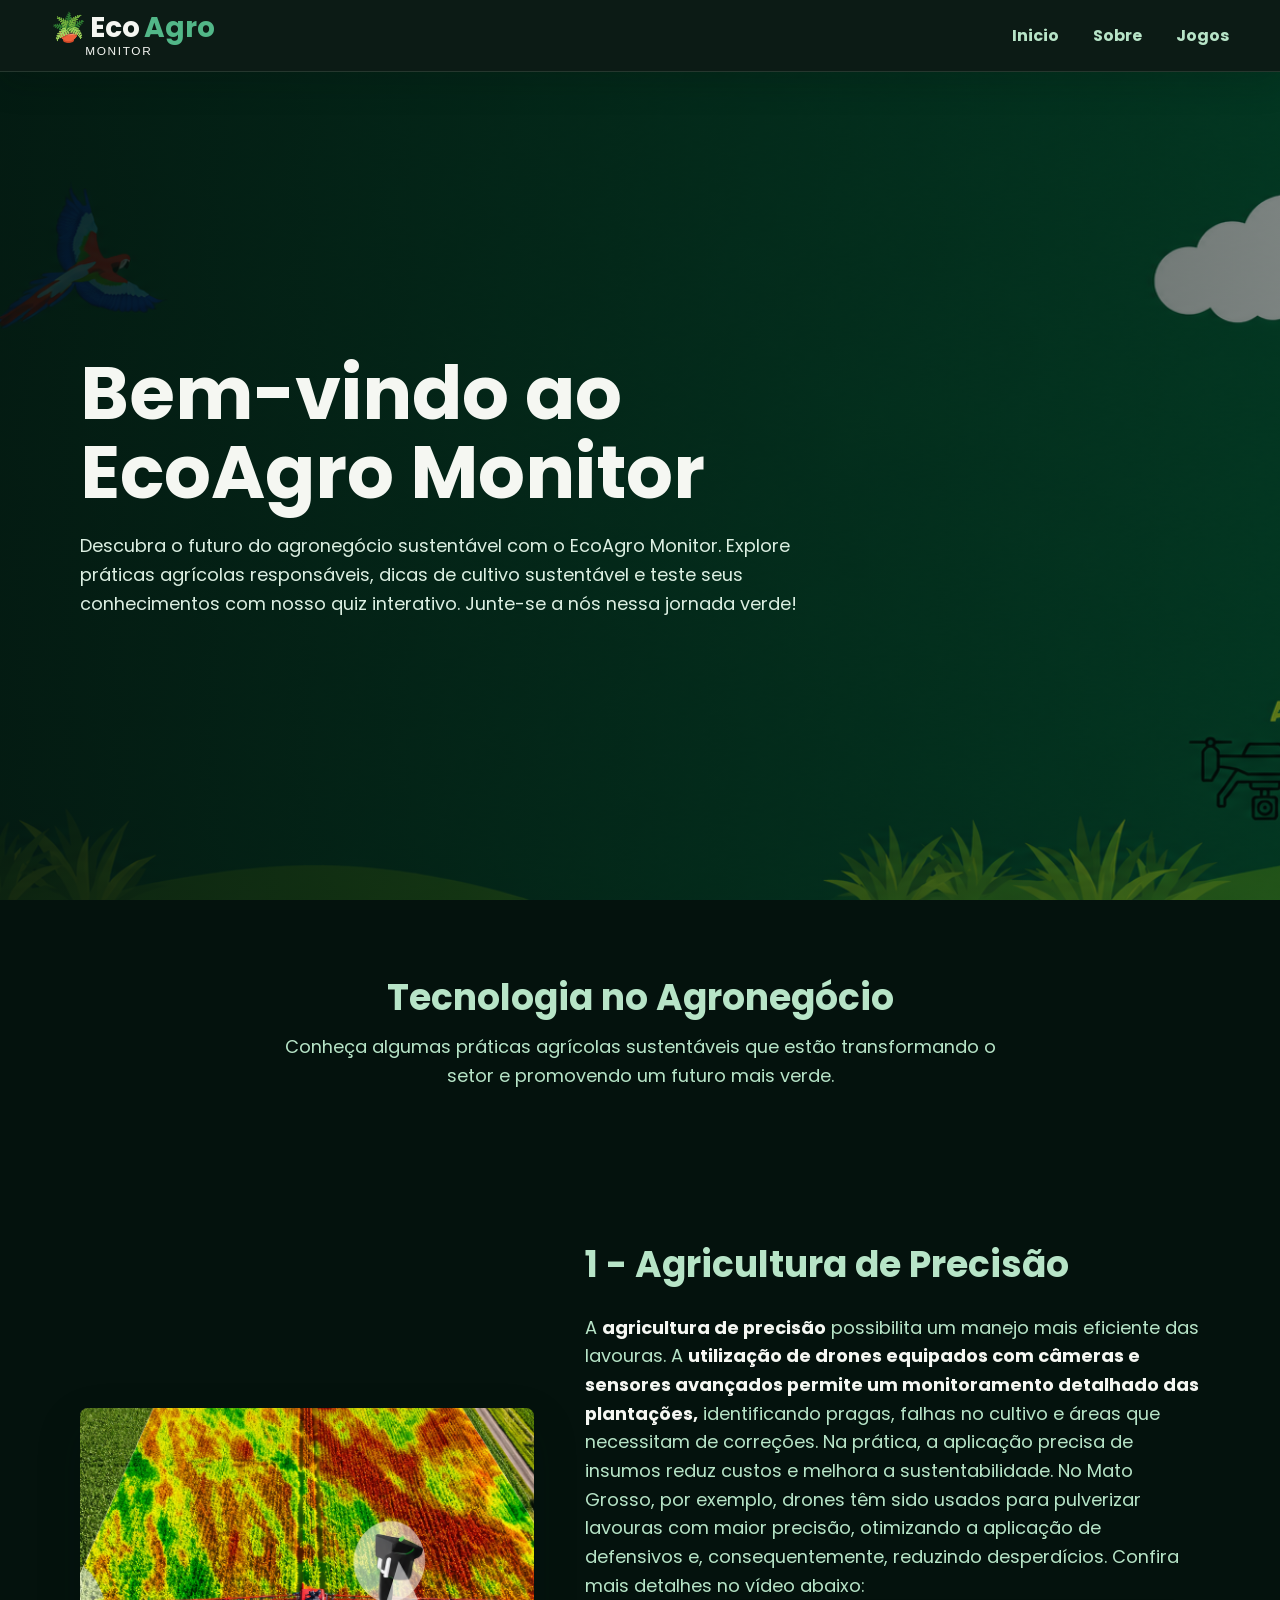
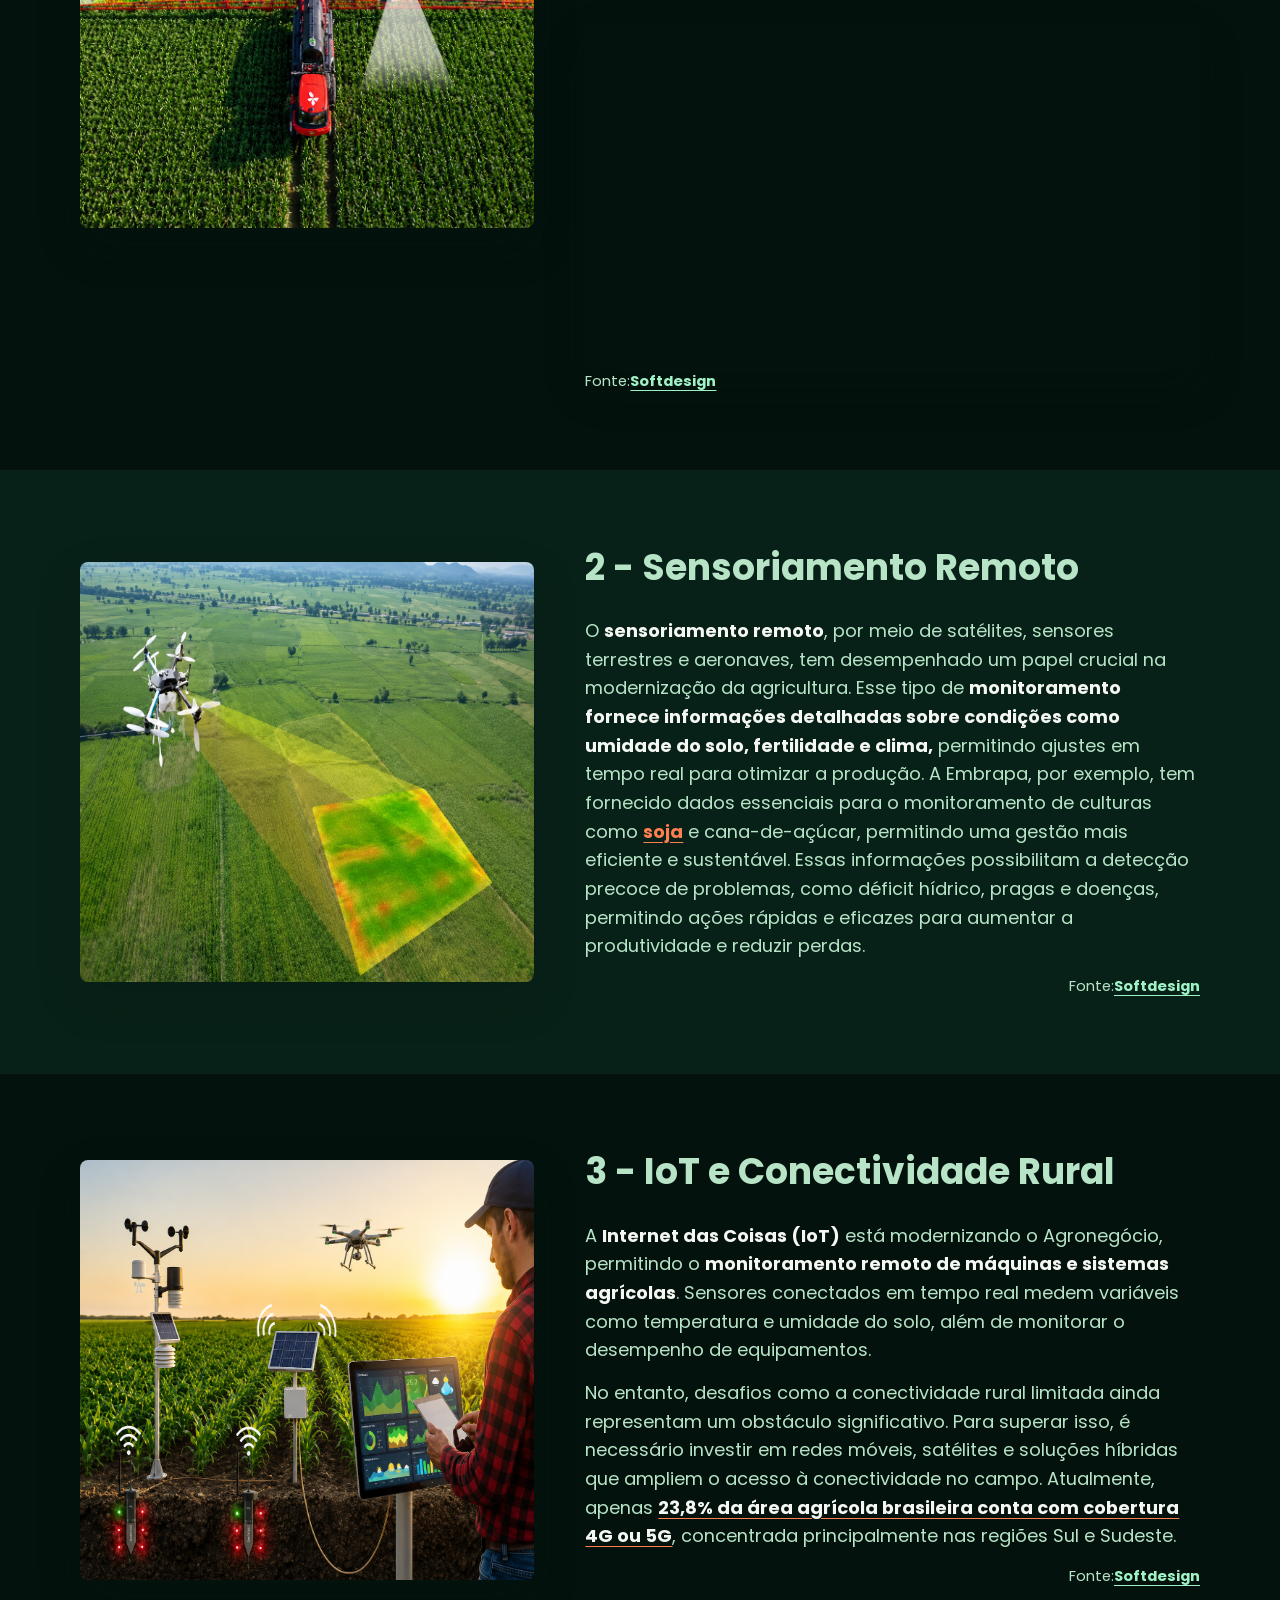
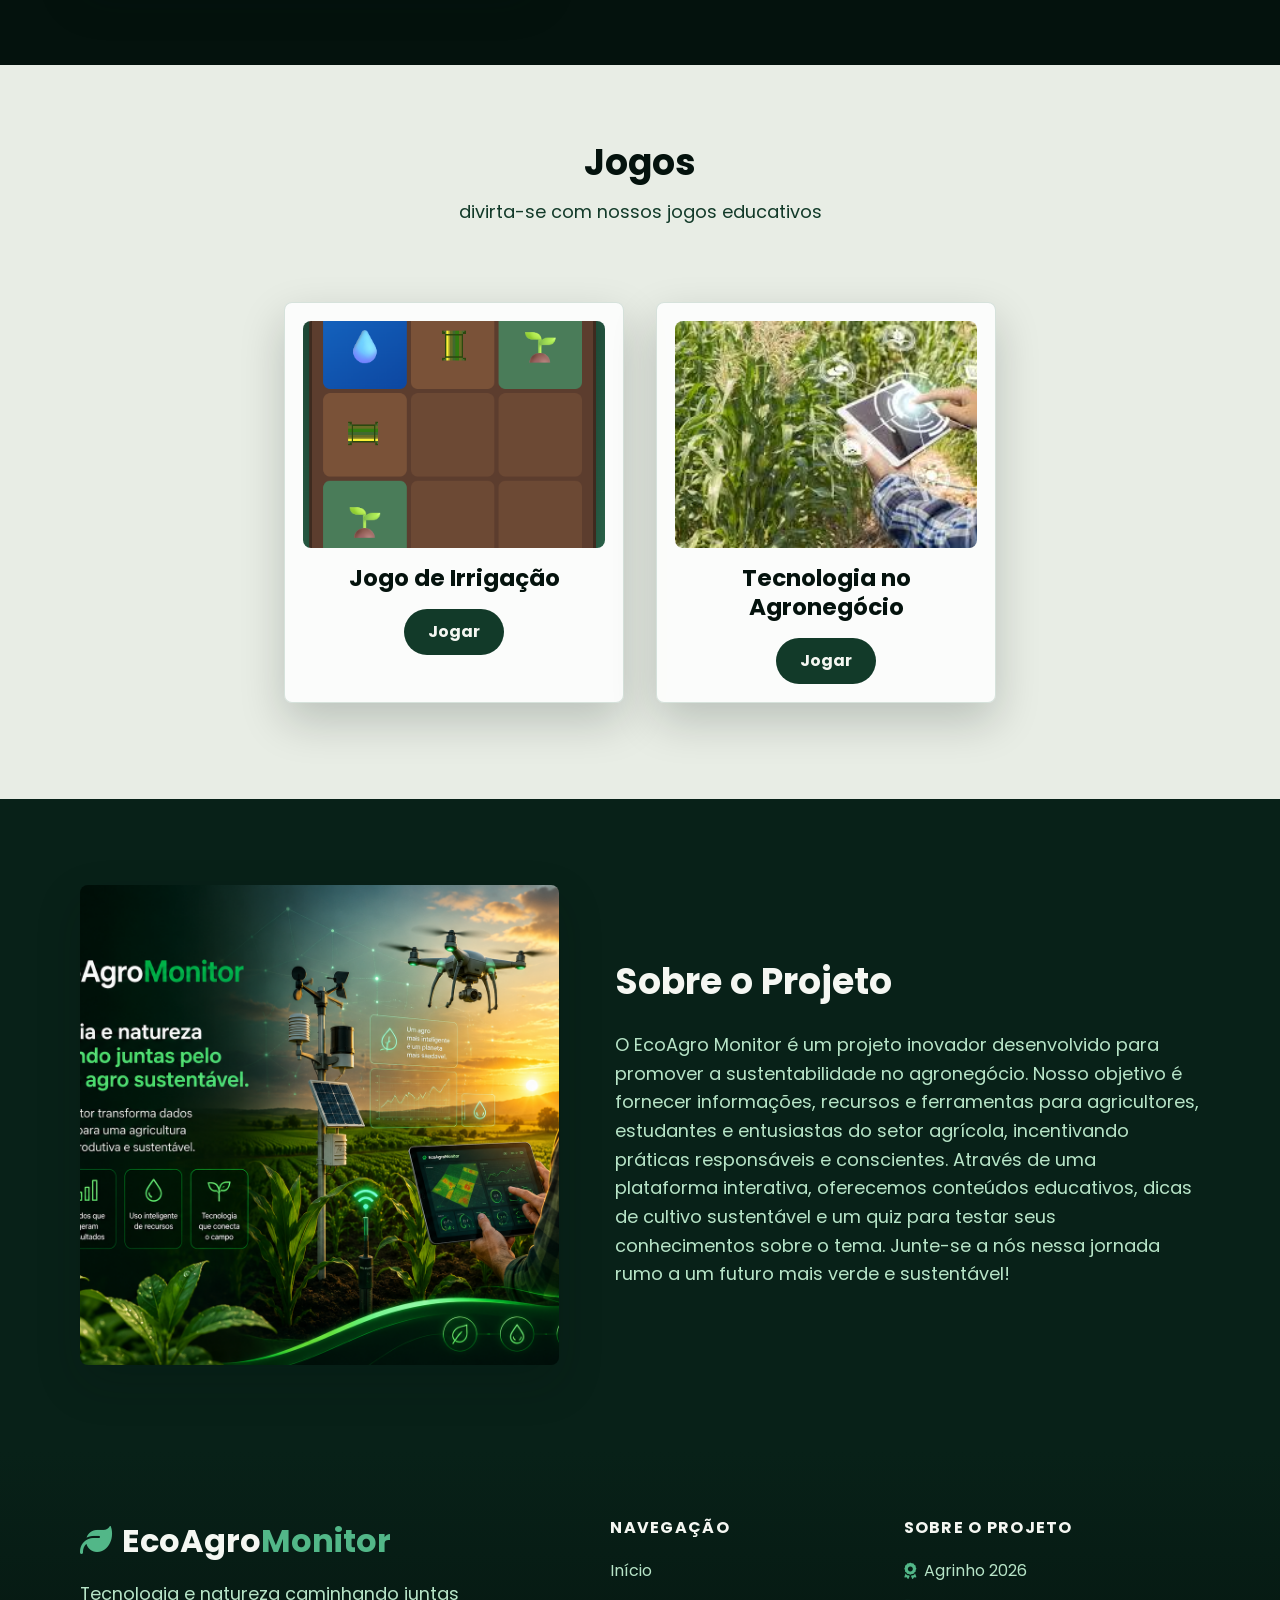
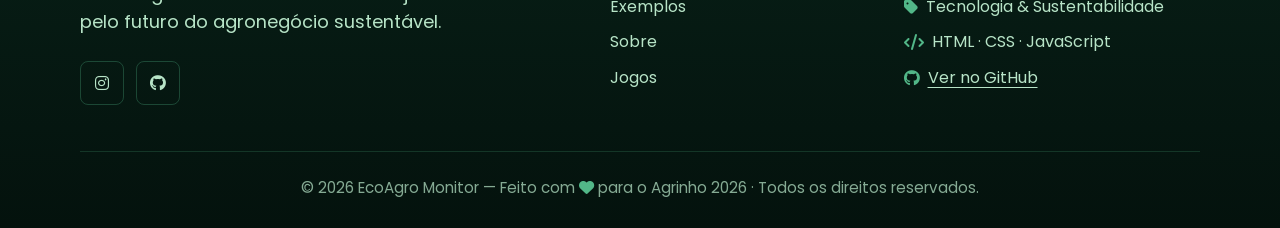
==== commit 15d09f59: "mudanças na parte de jogos e exemplos" ====
--- a/ecoagro-monitor/index.html
+++ b/ecoagro-monitor/index.html
@@ -59,7 +59,7 @@
       <p class="paragrafoE1">Conheça algumas práticas agrícolas sustentáveis que estão transformando o setor e promovendo um futuro mais verde.</p>
      </div>
      <div class="exemplo1 reveal">
-       <img src="/ecoagro-monitor/assets/img/imgE1.png" alt="Imagem ilustrativa do agronegócio sustentável" class="imgE1">
+       <img src="./assets/img/imgE1.png" alt="Imagem ilustrativa do agronegócio sustentável" class="imgE1">
        <div class="textoE1">
          <h2 class="tituloE1">1 - Agricultura de Precisão</h2>
          <p class="paragrafoE1">A <strong>agricultura de precisão</strong> possibilita um manejo mais eficiente das lavouras. A <strong>utilização de drones equipados com câmeras e sensores avançados permite um monitoramento detalhado das plantações,</strong> identificando pragas, falhas no cultivo e áreas que necessitam de correções.
@@ -71,21 +71,21 @@
        </div>
       </div>
      <div class="exemplo1 reveal">
-       <img src="/ecoagro-monitor/assets/img/imgE2.png" alt="Imagem ilustrativa do agronegócio sustentável" class="imgE2">
+       <img src="./assets/img/imgE2.png" alt="Imagem ilustrativa do agronegócio sustentável" class="imgE2">
        <div class="textoE1">
          <h2 class="tituloE1">2 - Sensoriamento Remoto</h2>
          <p class="paragrafoE1">O <strong>sensoriamento remoto</strong>, por meio de satélites, sensores terrestres e aeronaves, tem desempenhado um papel crucial na modernização da agricultura. Esse tipo de <strong>monitoramento fornece informações detalhadas sobre condições como umidade do solo, fertilidade e clima,</strong> permitindo ajustes em tempo real para otimizar a produção.
-         A Embrapa, por exemplo, tem fornecido dados essenciais para o monitoramento de culturas como <a href="https://pesquisa.unemat.br/gaaf/noticia/125/show-rural-embrapa-e-uem-demonstram-o-sensoriamento-remoto-da-soja" target="_blank" rel="noreferrer noopener">soja</a> e cana-de-açúcar, permitindo uma gestão mais eficiente e sustentável. Essas informações possibilitam a detecção precoce de problemas, como déficit hídrico, pragas e doenças, permitindo ações rápidas e eficazes para aumentar a produtividade e reduzir perdas.</p>
+         A Embrapa, por exemplo, tem fornecido dados essenciais para o monitoramento de culturas como <a href="https://pesquisa.unemat.br/gaaf/noticia/125/show-rural-embrapa-e-uem-demonstram-o-sensoriamento-remoto-da-soja" target="_blank" rel="noreferrer noopener" style="color: coral;">soja</a> e cana-de-açúcar, permitindo uma gestão mais eficiente e sustentável. Essas informações possibilitam a detecção precoce de problemas, como déficit hídrico, pragas e doenças, permitindo ações rápidas e eficazes para aumentar a produtividade e reduzir perdas.</p>
          <p class="fonteE1">Fonte:<a href="https://www.softdesign.com.br/blog/tecnologia-no-agronegocio/" target="_blank">Softdesign</a></p>
        </div>
      </div>
 
      <div class="exemplo1 reveal">
-       <img src="/ecoagro-monitor/assets/img/imgE3.png" alt="Imagem ilustrativa do agronegócio sustentável" class="imgE3">
+       <img src="./assets/img/imgE3.png" alt="Imagem ilustrativa do agronegócio sustentável" class="imgE3">
        <div class="textoE1">
          <h2 class="tituloE1">3 - IoT e Conectividade Rural </h2>
          <p>A <strong>Internet das Coisas (IoT)</strong> está modernizando o Agronegócio, permitindo o <strong>monitoramento remoto de máquinas e sistemas agrícolas</strong>. Sensores conectados em tempo real medem variáveis como temperatura e umidade do solo, além de monitorar o desempenho de equipamentos.</p>
-         <p>No entanto, desafios como a conectividade rural limitada ainda representam um obstáculo significativo. Para superar isso, é necessário investir em redes móveis, satélites e soluções híbridas que ampliem o acesso à conectividade no campo. Atualmente, apenas <a href="https://www.conectaragro.com.br/indicadordeconectividaderural/" target="_blank" rel="noreferrer noopener"><strong>23,8% da área agrícola brasileira conta com cobertura 4G ou 5G</strong></a>, concentrada principalmente nas regiões Sul e Sudeste.</p>
+         <p>No entanto, desafios como a conectividade rural limitada ainda representam um obstáculo significativo. Para superar isso, é necessário investir em redes móveis, satélites e soluções híbridas que ampliem o acesso à conectividade no campo. Atualmente, apenas <a href="https://www.conectaragro.com.br/indicadordeconectividaderural/" target="_blank" rel="noreferrer noopener" style="color: coral;"><strong>23,8% da área agrícola brasileira conta com cobertura 4G ou 5G</strong></a>, concentrada principalmente nas regiões Sul e Sudeste.</p>
          <p class="fonteE1">Fonte:<a href="https://www.softdesign.com.br/blog/tecnologia-no-agronegocio/" target="_blank">Softdesign</a></p>
        </div>
      </div>
@@ -99,13 +99,13 @@
     <div class="inicioQ">
       <div class="quiz1 reveal">
         <img src="./assets/img/imgQ1.png" alt="Imagem ilustrativa do quiz" class="imgQ1">
-        <h2 class="tituloQ1" id="TQ1">Jogo1</h2>
-        <a href="./irrigacao-game/index.html" class="btnQuiz">Jogar</a>
+        <h2 class="tituloQ1" id="TQ1">Jogo de Irrigação</h2>
+        <a href="/irrigacao-game" class="btnQuiz">Jogar</a>
       </div>
       <div class="quiz2 reveal">
         <img src="./assets/img/imgQ2.jpg" alt="Imagem ilustrativa do quiz" class="imgQ2">
         <h2 class="tituloQ2">Tecnologia no Agronegócio</h2>
-        <a href="/ecoagro-monitor/Quizz/index.html" class="btnQuiz">Jogar</a>
+        <a href="/Quizz" class="btnQuiz">Jogar</a>
 
       </div>
 
